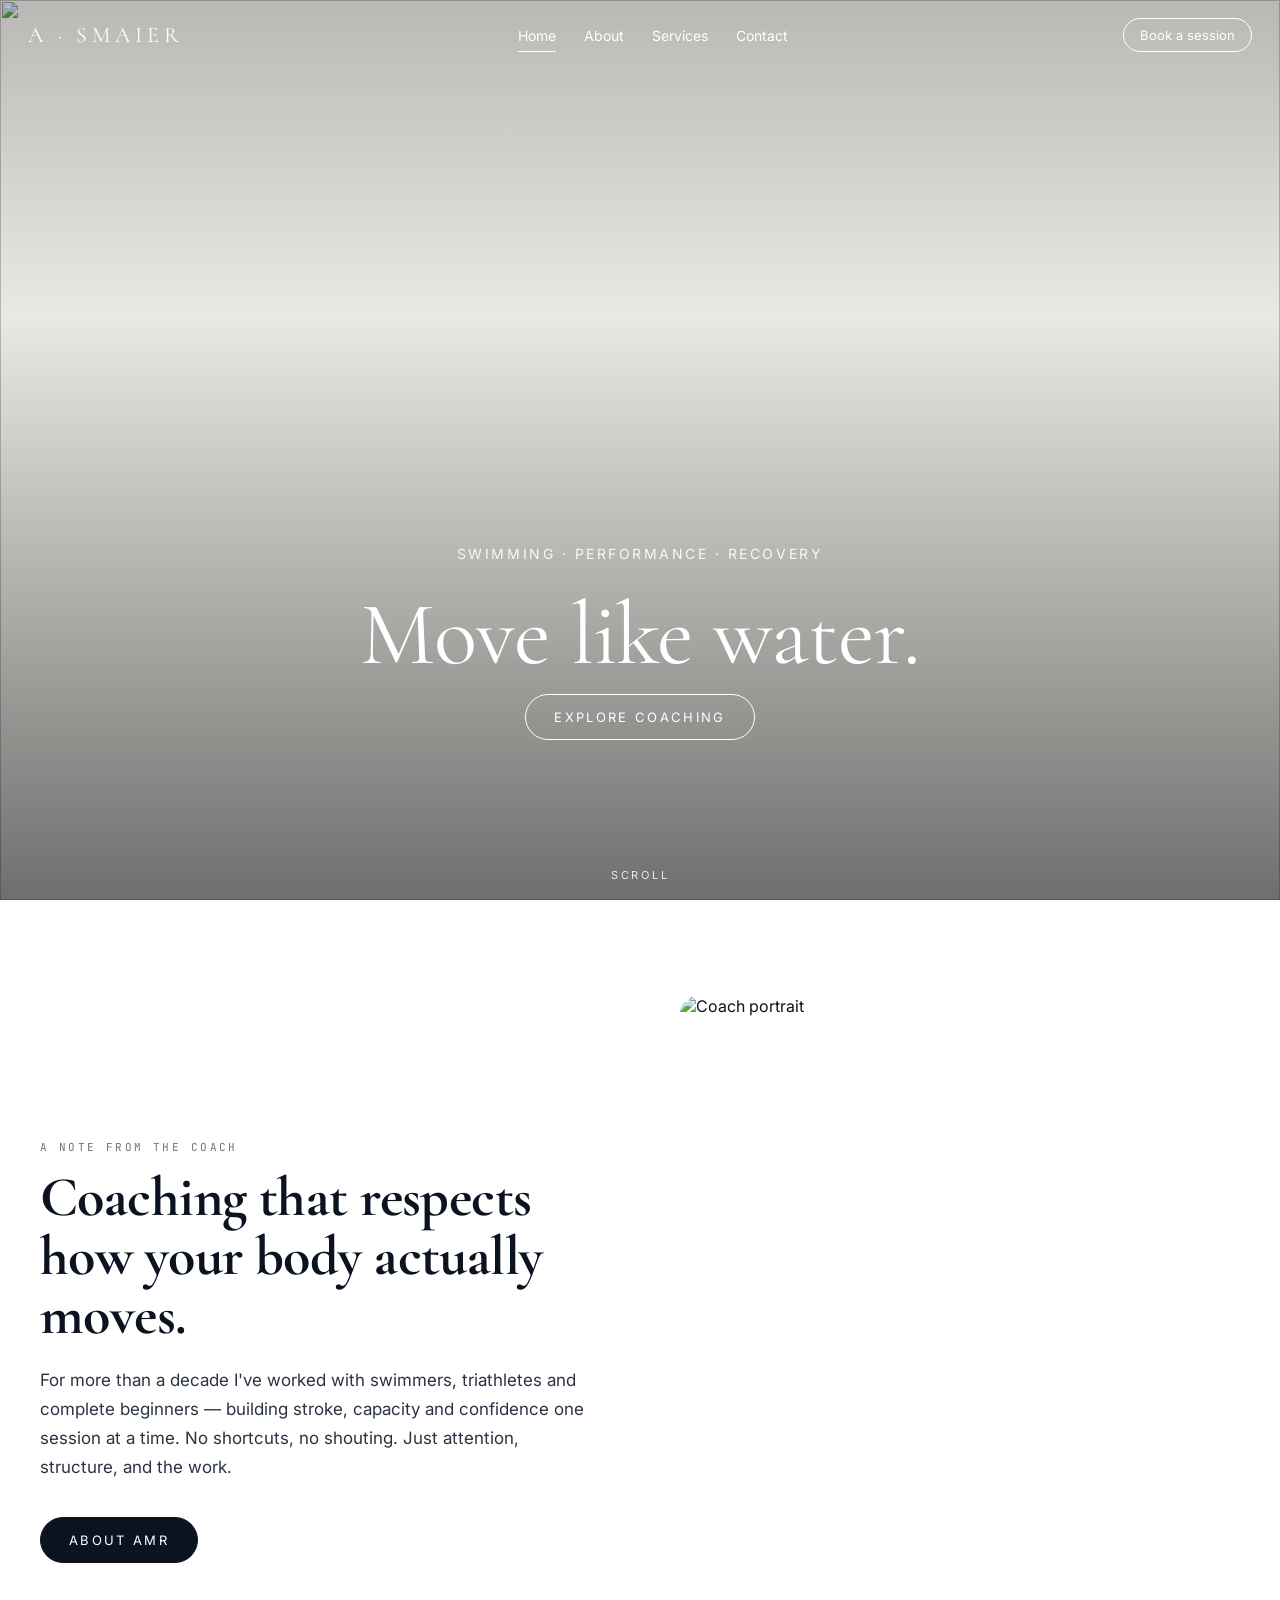
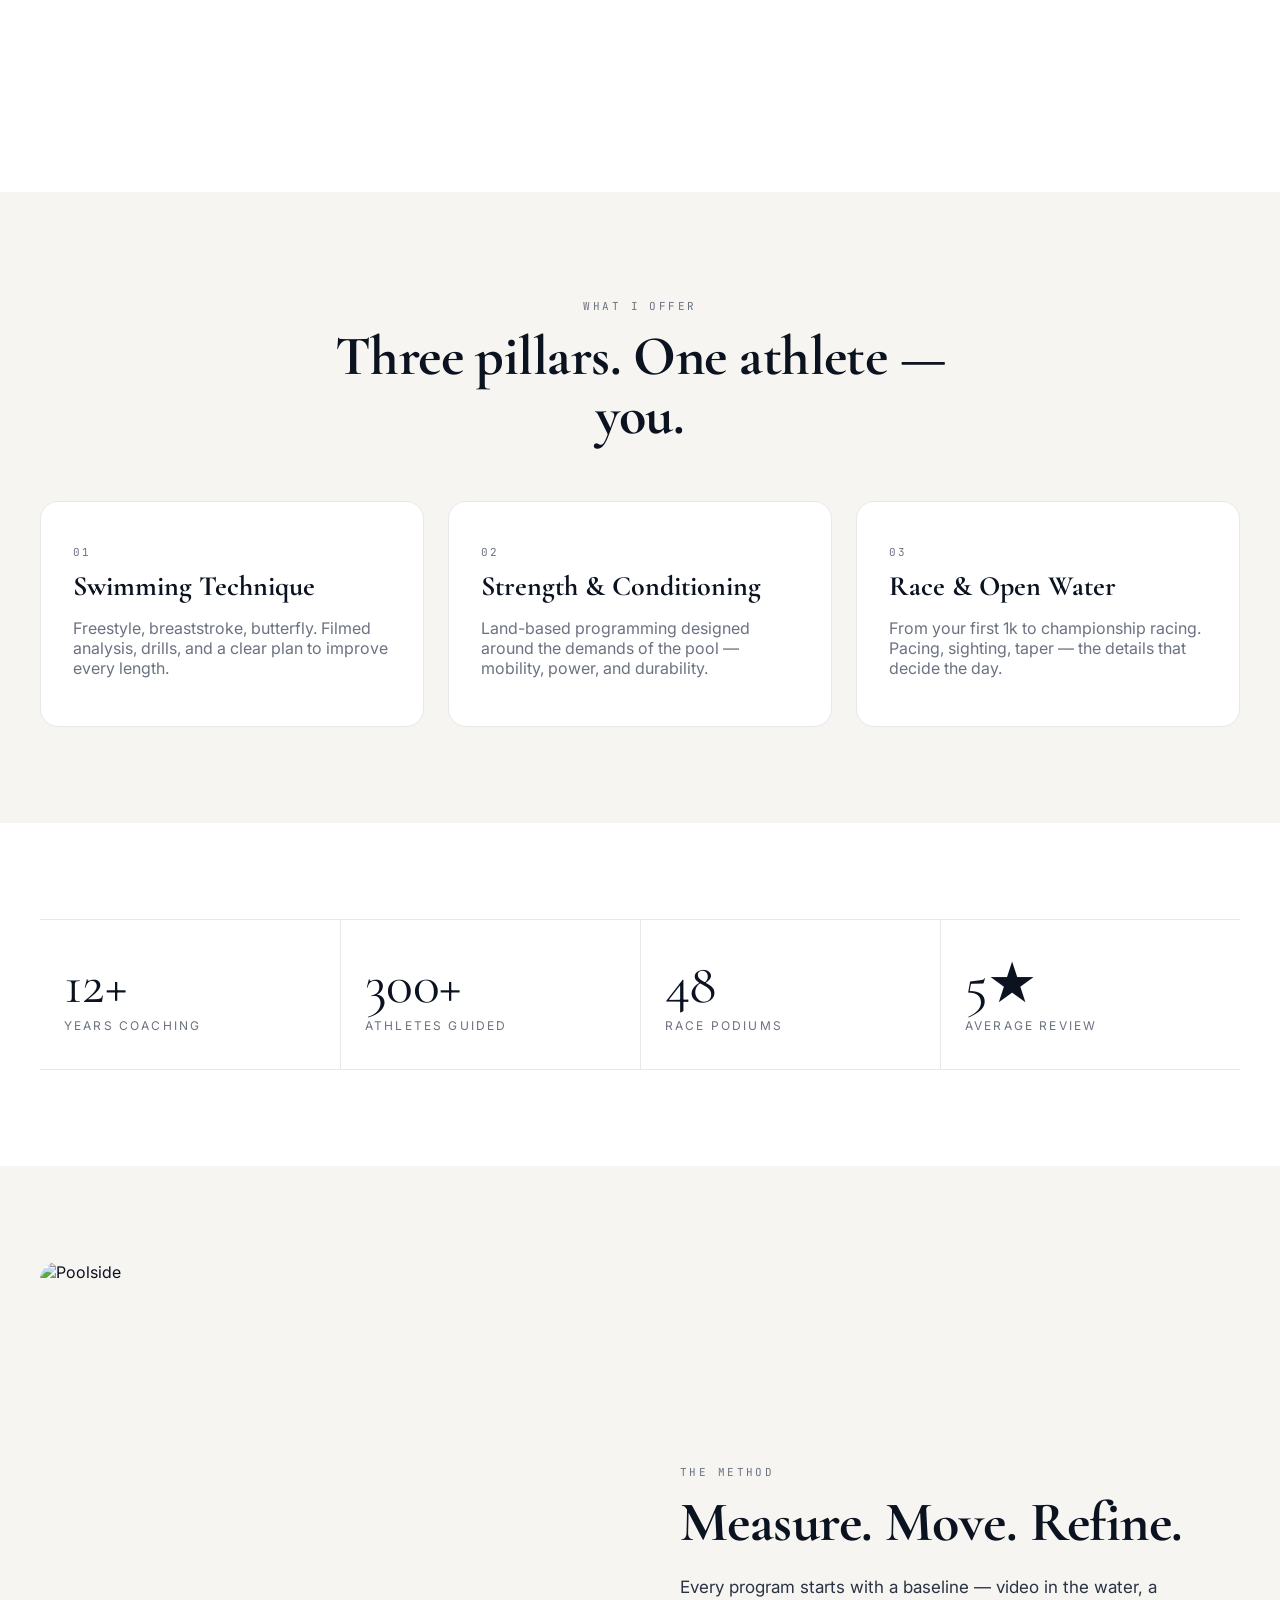
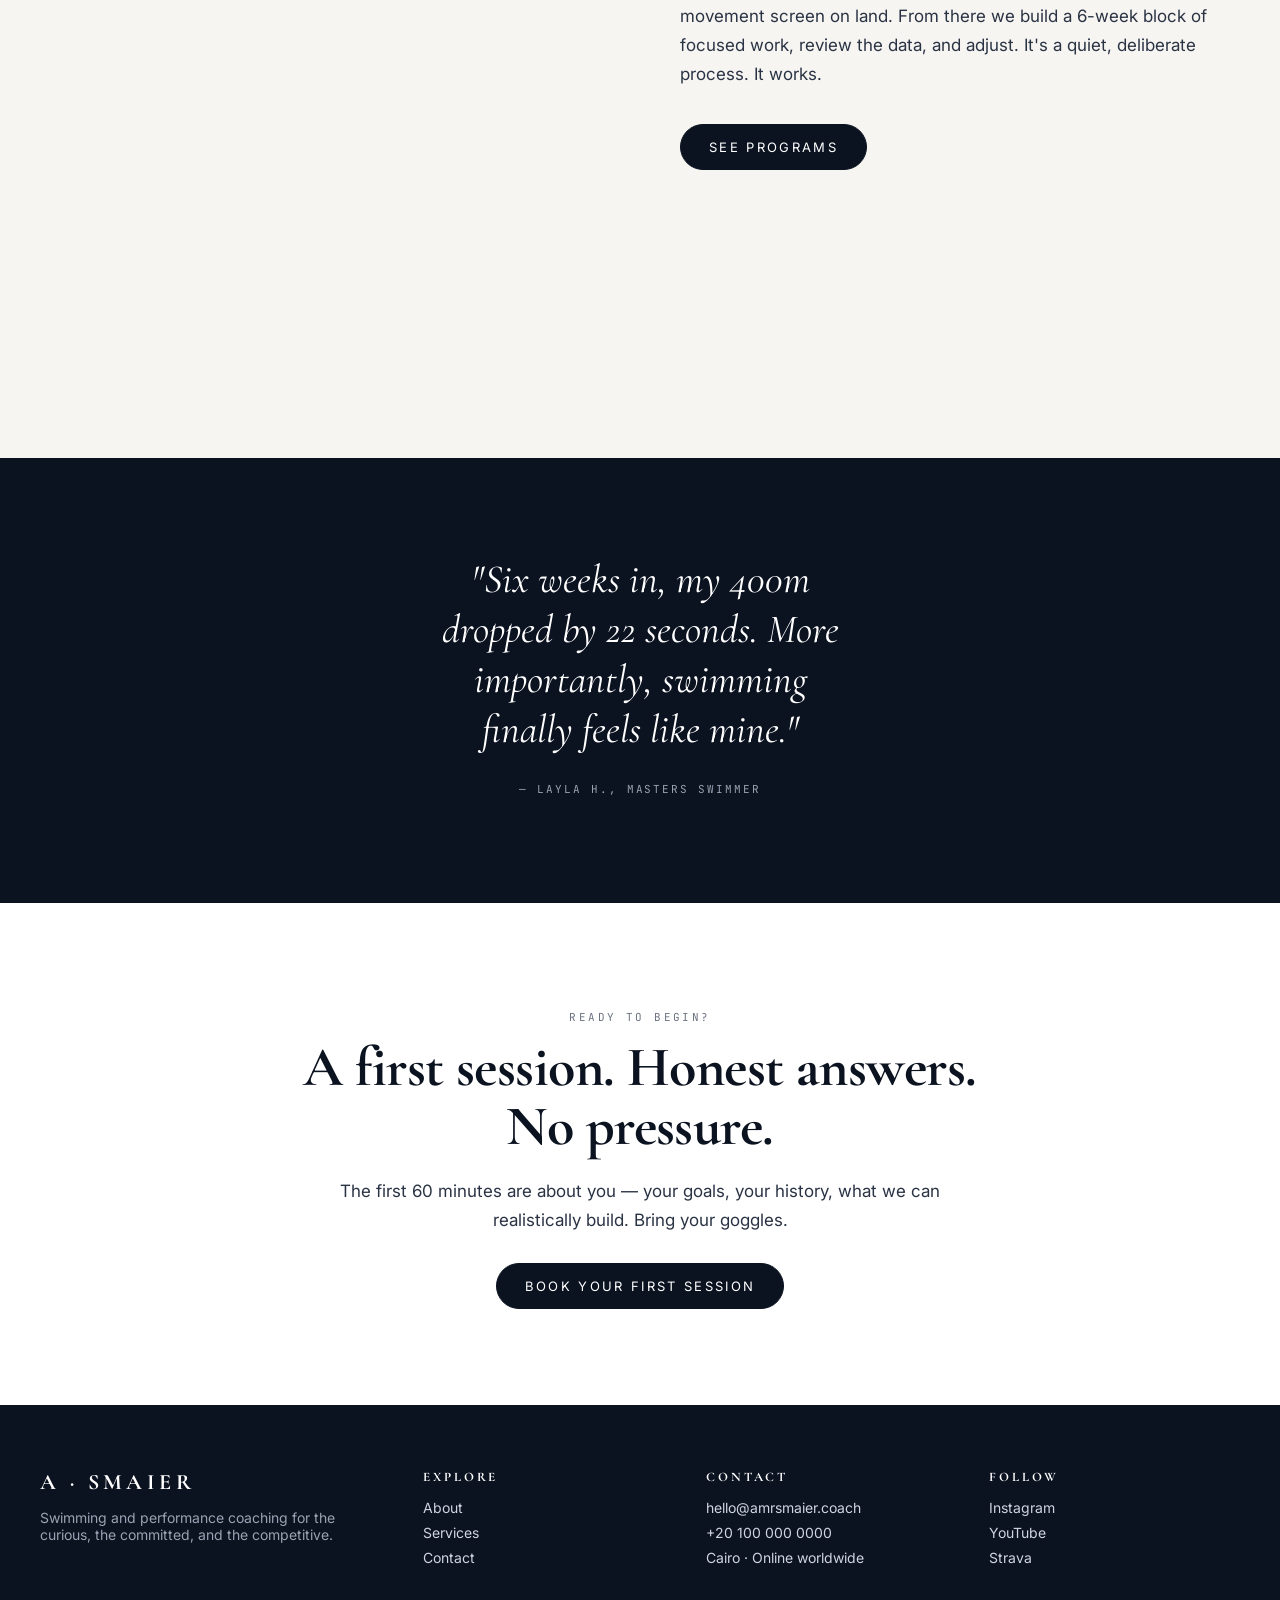
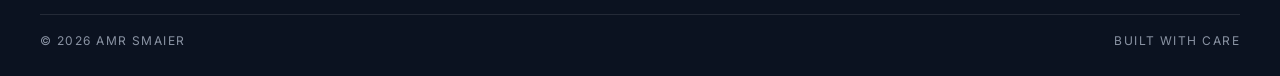
==== index.html @ 6a247cf3 "Initial coach website: 4-page editorial design with hero video support" ====
<!doctype html>
<html lang="en">
<head>
<meta charset="utf-8" />
<meta name="viewport" content="width=device-width,initial-scale=1" />
<title>Amr Smaier — Swimming & Performance Coach</title>
<meta name="description" content="One-to-one swimming and performance coaching. Built around your stroke, your body, and your goals." />
<link rel="preconnect" href="https://fonts.googleapis.com">
<link rel="preconnect" href="https://fonts.gstatic.com" crossorigin>
<link href="https://fonts.googleapis.com/css2?family=Cormorant+Garamond:wght@400;500&family=Inter:wght@300;400;500;600&family=JetBrains+Mono:wght@400;500&display=swap" rel="stylesheet">
<link rel="stylesheet" href="assets/css/styles.css" />
</head>
<body data-page="home">

<header class="nav">
  <a class="brand" href="index.html">A · SMAIER</a>
  <button class="nav-toggle" aria-label="Menu">≡</button>
  <nav class="links">
    <a href="index.html" class="active">Home</a>
    <a href="about.html">About</a>
    <a href="services.html">Services</a>
    <a href="contact.html">Contact</a>
  </nav>
  <a class="cta" href="contact.html">Book a session</a>
</header>

<section class="hero">
  <!-- Drop-in video: replace src with your file in /assets/video/hero.mp4 -->
  <video autoplay muted loop playsinline poster="https://picsum.photos/seed/poolhero/1800/1000">
    <source src="assets/video/hero.mp4" type="video/mp4" />
  </video>
  <img class="hero-img" src="https://picsum.photos/seed/poolhero/1800/1000" alt="" />
  <div class="hero-inner">
    <p>Swimming · Performance · Recovery</p>
    <h1 class="serif">Move like water.</h1>
    <a href="services.html" class="btn ghost">Explore coaching</a>
  </div>
  <div class="scroll-hint">Scroll</div>
</section>

<section style="background:var(--paper)">
  <div class="container split">
    <div class="reveal">
      <p class="eyebrow">A note from the coach</p>
      <h2 class="display">Coaching that respects how your body actually moves.</h2>
      <p class="lede">For more than a decade I've worked with swimmers, triathletes and complete beginners — building stroke, capacity and confidence one session at a time. No shortcuts, no shouting. Just attention, structure, and the work.</p>
      <a href="about.html" class="btn ink" style="margin-top:18px">About Amr</a>
    </div>
    <div class="reveal">
      <img src="https://picsum.photos/seed/coachportrait/900/1100" alt="Coach portrait" style="border-radius:18px;aspect-ratio:4/5;object-fit:cover" />
    </div>
  </div>
</section>

<section style="background:var(--bg)">
  <div class="container">
    <div class="center reveal" style="max-width:680px;margin:0 auto 56px">
      <p class="eyebrow">What I offer</p>
      <h2 class="display">Three pillars. One athlete — you.</h2>
    </div>
    <div class="grid-3">
      <article class="card reveal">
        <p class="num">01</p>
        <h3 class="display">Swimming Technique</h3>
        <p class="muted">Freestyle, breaststroke, butterfly. Filmed analysis, drills, and a clear plan to improve every length.</p>
      </article>
      <article class="card reveal">
        <p class="num">02</p>
        <h3 class="display">Strength & Conditioning</h3>
        <p class="muted">Land-based programming designed around the demands of the pool — mobility, power, and durability.</p>
      </article>
      <article class="card reveal">
        <p class="num">03</p>
        <h3 class="display">Race & Open Water</h3>
        <p class="muted">From your first 1k to championship racing. Pacing, sighting, taper — the details that decide the day.</p>
      </article>
    </div>
  </div>
</section>

<section style="background:var(--paper)">
  <div class="container stats reveal">
    <div><div class="n serif">12+</div><div class="l">Years coaching</div></div>
    <div><div class="n serif">300+</div><div class="l">Athletes guided</div></div>
    <div><div class="n serif">48</div><div class="l">Race podiums</div></div>
    <div><div class="n serif">5★</div><div class="l">Average review</div></div>
  </div>
</section>

<section style="background:var(--bg)">
  <div class="container split reverse">
    <div class="reveal">
      <p class="eyebrow">The method</p>
      <h2 class="display">Measure. Move. Refine.</h2>
      <p class="lede">Every program starts with a baseline — video in the water, a movement screen on land. From there we build a 6-week block of focused work, review the data, and adjust. It's a quiet, deliberate process. It works.</p>
      <a href="services.html" class="btn ink" style="margin-top:18px">See programs</a>
    </div>
    <div class="reveal">
      <img src="https://picsum.photos/seed/poolside/900/1100" alt="Poolside" style="border-radius:18px;aspect-ratio:4/5;object-fit:cover" />
    </div>
  </div>
</section>

<section style="background:var(--ink);color:#fff">
  <div class="container reveal">
    <p class="quote">"Six weeks in, my 400m dropped by 22 seconds. More importantly, swimming finally feels like mine."</p>
    <p class="center mono" style="margin-top:28px;color:#9aa3b3">— Layla H., masters swimmer</p>
  </div>
</section>

<section style="background:var(--paper)">
  <div class="container center reveal" style="max-width:720px">
    <p class="eyebrow">Ready to begin?</p>
    <h2 class="display">A first session. Honest answers. No pressure.</h2>
    <p class="lede" style="margin:0 auto 28px">The first 60 minutes are about you — your goals, your history, what we can realistically build. Bring your goggles.</p>
    <a class="btn ink" href="contact.html">Book your first session</a>
  </div>
</section>

<footer>
  <div class="row">
    <div>
      <h4>A · SMAIER</h4>
      <p style="font-size:14px;max-width:38ch;color:#9aa3b3">Swimming and performance coaching for the curious, the committed, and the competitive.</p>
    </div>
    <div>
      <h4 style="font-size:13px;letter-spacing:.22em">EXPLORE</h4>
      <ul><li><a href="about.html">About</a></li><li><a href="services.html">Services</a></li><li><a href="contact.html">Contact</a></li></ul>
    </div>
    <div>
      <h4 style="font-size:13px;letter-spacing:.22em">CONTACT</h4>
      <ul><li>hello@amrsmaier.coach</li><li>+20 100 000 0000</li><li>Cairo · Online worldwide</li></ul>
    </div>
    <div>
      <h4 style="font-size:13px;letter-spacing:.22em">FOLLOW</h4>
      <ul><li><a href="#">Instagram</a></li><li><a href="#">YouTube</a></li><li><a href="#">Strava</a></li></ul>
    </div>
  </div>
  <div class="legal"><span>© <span id="year"></span> Amr Smaier</span><span>Built with care</span></div>
</footer>

<script src="assets/js/main.js"></script>
</body>
</html>
---- assets/css/styles.css ----
:root{
  --ink:#0b1220;
  --ink-soft:#2a3344;
  --muted:#6b7280;
  --line:#e6e8ec;
  --bg:#f6f5f1;
  --paper:#ffffff;
  --accent:#1f4f7a;
  --accent-2:#7fb1d6;
}

*{box-sizing:border-box}
html,body{margin:0;padding:0}
html{scroll-behavior:smooth}
body{
  font-family:"Inter", ui-sans-serif, system-ui, -apple-system, "Segoe UI", Roboto, sans-serif;
  color:var(--ink);
  background:var(--bg);
  -webkit-font-smoothing:antialiased;
  text-rendering:optimizeLegibility;
}

.serif{font-family:"Cormorant Garamond","Times New Roman",serif;font-weight:400;letter-spacing:-0.01em}
.mono{font-family:"JetBrains Mono", ui-monospace, monospace; font-size:11px; letter-spacing:.18em; text-transform:uppercase}

a{color:inherit;text-decoration:none}
img{max-width:100%;display:block}

/* nav */
.nav{
  position:fixed;top:0;left:0;right:0;z-index:50;
  display:flex;align-items:center;justify-content:space-between;
  padding:18px 28px;
  color:#fff;
  transition:background .35s ease, color .35s ease, border-color .35s ease;
  border-bottom:1px solid transparent;
}
.nav.solid{background:rgba(255,255,255,.92);backdrop-filter:saturate(140%) blur(10px);color:var(--ink);border-bottom-color:var(--line)}
.nav .brand{font-family:"Cormorant Garamond",serif;font-size:22px;letter-spacing:.22em}
.nav .links{display:flex;gap:28px;font-size:14px}
.nav .links a{position:relative;padding:6px 0}
.nav .links a.active::after,
.nav .links a:hover::after{content:"";position:absolute;left:0;right:0;bottom:-2px;height:1px;background:currentColor}
.nav .cta{font-size:13px;border:1px solid currentColor;padding:8px 16px;border-radius:999px;transition:background .2s,color .2s}
.nav .cta:hover{background:currentColor;color:#0b1220}
.nav.solid .cta:hover{color:#fff}

/* hero */
.hero{position:relative;height:100vh;min-height:640px;width:100%;overflow:hidden;color:#fff}
.hero video,.hero .hero-img{position:absolute;inset:0;width:100%;height:100%;object-fit:cover;z-index:0}
.hero::after{content:"";position:absolute;inset:0;background:linear-gradient(180deg, rgba(0,0,0,.25) 0%, rgba(0,0,0,.05) 35%, rgba(0,0,0,.55) 100%);z-index:1}
.hero .hero-inner{position:relative;z-index:2;height:100%;display:flex;flex-direction:column;justify-content:flex-end;align-items:center;padding:0 24px 64px;text-align:center}
.hero h1{font-size:clamp(40px,7vw,96px);line-height:1;margin:0 0 14px}
.hero p{margin:0 0 28px;opacity:.92;font-size:14px;letter-spacing:.18em;text-transform:uppercase}
.hero .scroll-hint{position:absolute;bottom:18px;left:50%;transform:translateX(-50%);z-index:3;font-size:11px;letter-spacing:.25em;text-transform:uppercase;opacity:.85}

.btn{
  display:inline-block;padding:14px 28px;border-radius:999px;
  background:#fff;color:var(--ink);font-size:13px;letter-spacing:.18em;text-transform:uppercase;
  transition:transform .2s, background .2s, color .2s;
  border:1px solid #fff;
}
.btn:hover{transform:translateY(-1px)}
.btn.ghost{background:transparent;color:#fff}
.btn.ghost:hover{background:#fff;color:var(--ink)}
.btn.ink{background:var(--ink);color:#fff;border-color:var(--ink)}
.btn.ink:hover{background:var(--accent)}

/* page header (non-home) */
.page-head{
  padding:160px 24px 80px; text-align:center; background:var(--bg);
  border-bottom:1px solid var(--line);
}
.page-head .eyebrow{color:var(--muted)}
.page-head h1{font-size:clamp(48px,8vw,110px);line-height:.95;margin:14px 0 0}

/* sections */
section{padding:96px 24px}
.container{max-width:1200px;margin:0 auto}
.eyebrow{font-family:"JetBrains Mono",monospace;font-size:11px;letter-spacing:.22em;text-transform:uppercase;color:var(--muted)}

.split{display:grid;grid-template-columns:1fr 1fr;gap:80px;align-items:center}
.split.reverse > :first-child{order:2}
@media (max-width:880px){.split{grid-template-columns:1fr;gap:40px}.split.reverse > :first-child{order:0}}

h2.display{font-family:"Cormorant Garamond",serif;font-size:clamp(32px,4.4vw,56px);line-height:1.05;margin:14px 0 22px;letter-spacing:-0.01em}
h3.display{font-family:"Cormorant Garamond",serif;font-size:28px;line-height:1.15;margin:0 0 8px}
.lede{font-size:17px;line-height:1.7;color:var(--ink-soft);max-width:56ch}

/* cards / grid */
.grid-3{display:grid;grid-template-columns:repeat(3,1fr);gap:24px}
.grid-2{display:grid;grid-template-columns:repeat(2,1fr);gap:24px}
@media(max-width:880px){.grid-3,.grid-2{grid-template-columns:1fr}}

.card{
  background:var(--paper);border:1px solid var(--line);border-radius:18px;
  padding:32px;transition:transform .35s ease, box-shadow .35s ease;
}
.card:hover{transform:translateY(-4px);box-shadow:0 18px 40px -22px rgba(11,18,32,.18)}
.card .num{font-family:"JetBrains Mono",monospace;font-size:11px;color:var(--muted);letter-spacing:.2em}
.card ul{padding:0;margin:18px 0 0;list-style:none}
.card li{padding:10px 0;border-top:1px solid var(--line);font-size:14px;color:var(--ink-soft);display:flex;justify-content:space-between;gap:12px}
.card li:first-child{border-top:0}

.tier{position:relative;display:flex;flex-direction:column}
.tier .price{font-family:"Cormorant Garamond",serif;font-size:48px;line-height:1;margin:8px 0 0}
.tier .price small{font-family:"Inter",sans-serif;font-size:13px;color:var(--muted);letter-spacing:.12em;text-transform:uppercase;margin-left:6px}
.tier.featured{background:var(--ink);color:#fff;border-color:var(--ink)}
.tier.featured .num,.tier.featured li,.tier.featured .price small{color:rgba(255,255,255,.7)}
.tier.featured li{border-color:rgba(255,255,255,.15)}
.tier .btn{margin-top:auto;align-self:flex-start}

/* stats */
.stats{display:grid;grid-template-columns:repeat(4,1fr);gap:0;border-top:1px solid var(--line);border-bottom:1px solid var(--line)}
.stats > div{padding:36px 24px;border-left:1px solid var(--line)}
.stats > div:first-child{border-left:0}
.stats .n{font-family:"Cormorant Garamond",serif;font-size:56px;line-height:1}
.stats .l{font-size:12px;letter-spacing:.18em;text-transform:uppercase;color:var(--muted);margin-top:6px}
@media(max-width:880px){.stats{grid-template-columns:repeat(2,1fr)}.stats > div:nth-child(odd){border-left:0}.stats > div:nth-child(n+3){border-top:1px solid var(--line)}}

/* testimonial */
.quote{font-family:"Cormorant Garamond",serif;font-size:clamp(26px,3.2vw,40px);line-height:1.25;font-style:italic;max-width:24ch;margin:0 auto;text-align:center}

/* contact */
.form{display:grid;grid-template-columns:1fr 1fr;gap:18px}
.form .full{grid-column:1/-1}
.field{display:flex;flex-direction:column}
.field label{font-size:11px;letter-spacing:.2em;text-transform:uppercase;color:var(--muted);margin-bottom:8px}
.field input,.field textarea,.field select{
  background:transparent;border:0;border-bottom:1px solid var(--line);
  padding:10px 0;font:inherit;color:var(--ink);outline:none;border-radius:0;
  transition:border-color .2s;
}
.field input:focus,.field textarea:focus,.field select:focus{border-color:var(--ink)}
.field textarea{resize:vertical;min-height:120px}
@media(max-width:680px){.form{grid-template-columns:1fr}}

/* footer */
footer{padding:64px 24px 28px;background:var(--ink);color:#cfd5e0}
footer a:hover{color:#fff}
footer .row{display:grid;grid-template-columns:1.4fr 1fr 1fr 1fr;gap:32px;max-width:1200px;margin:0 auto}
footer h4{font-family:"Cormorant Garamond",serif;font-size:22px;color:#fff;margin:0 0 14px;letter-spacing:.2em}
footer ul{list-style:none;padding:0;margin:0;display:flex;flex-direction:column;gap:8px;font-size:14px}
footer .legal{max-width:1200px;margin:48px auto 0;padding-top:18px;border-top:1px solid rgba(255,255,255,.1);display:flex;justify-content:space-between;font-size:12px;color:#8a93a3;letter-spacing:.12em;text-transform:uppercase}
@media(max-width:880px){footer .row{grid-template-columns:1fr 1fr}footer .legal{flex-direction:column;gap:8px}}

/* reveal */
.reveal{opacity:0;transform:translateY(14px);transition:opacity .8s ease, transform .8s ease}
.reveal.in{opacity:1;transform:none}

/* utility */
.center{text-align:center}
.muted{color:var(--muted)}
.divider{height:1px;background:var(--line);margin:56px 0}
.tag{display:inline-block;padding:6px 12px;border:1px solid var(--line);border-radius:999px;font-size:12px;color:var(--ink-soft);background:#fff}

/* mobile nav */
.nav-toggle{display:none;background:none;border:0;color:inherit;font-size:22px;cursor:pointer}
@media(max-width:880px){
  .nav .links{display:none;position:absolute;top:100%;left:0;right:0;background:#fff;color:var(--ink);flex-direction:column;padding:18px 24px;gap:14px;border-bottom:1px solid var(--line)}
  .nav .links.open{display:flex}
  .nav-toggle{display:block}
  .nav .cta{display:none}
}
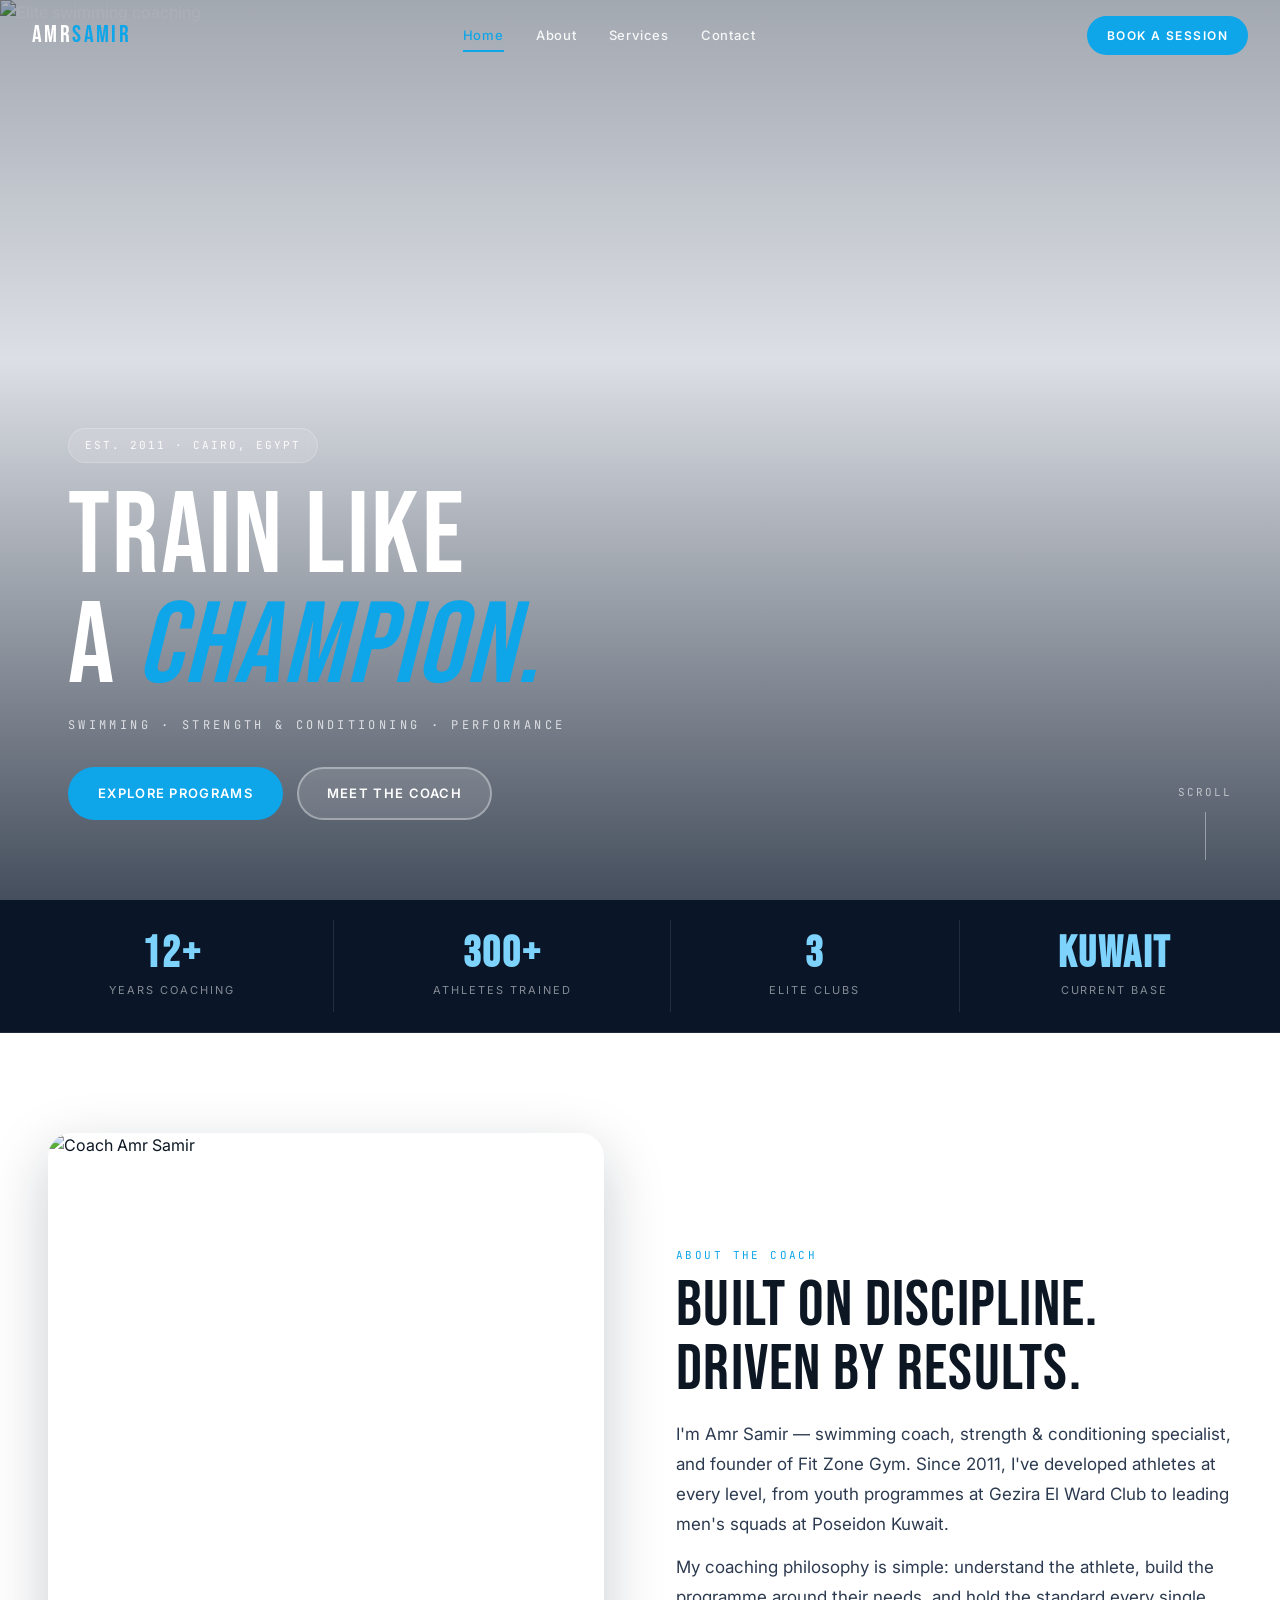
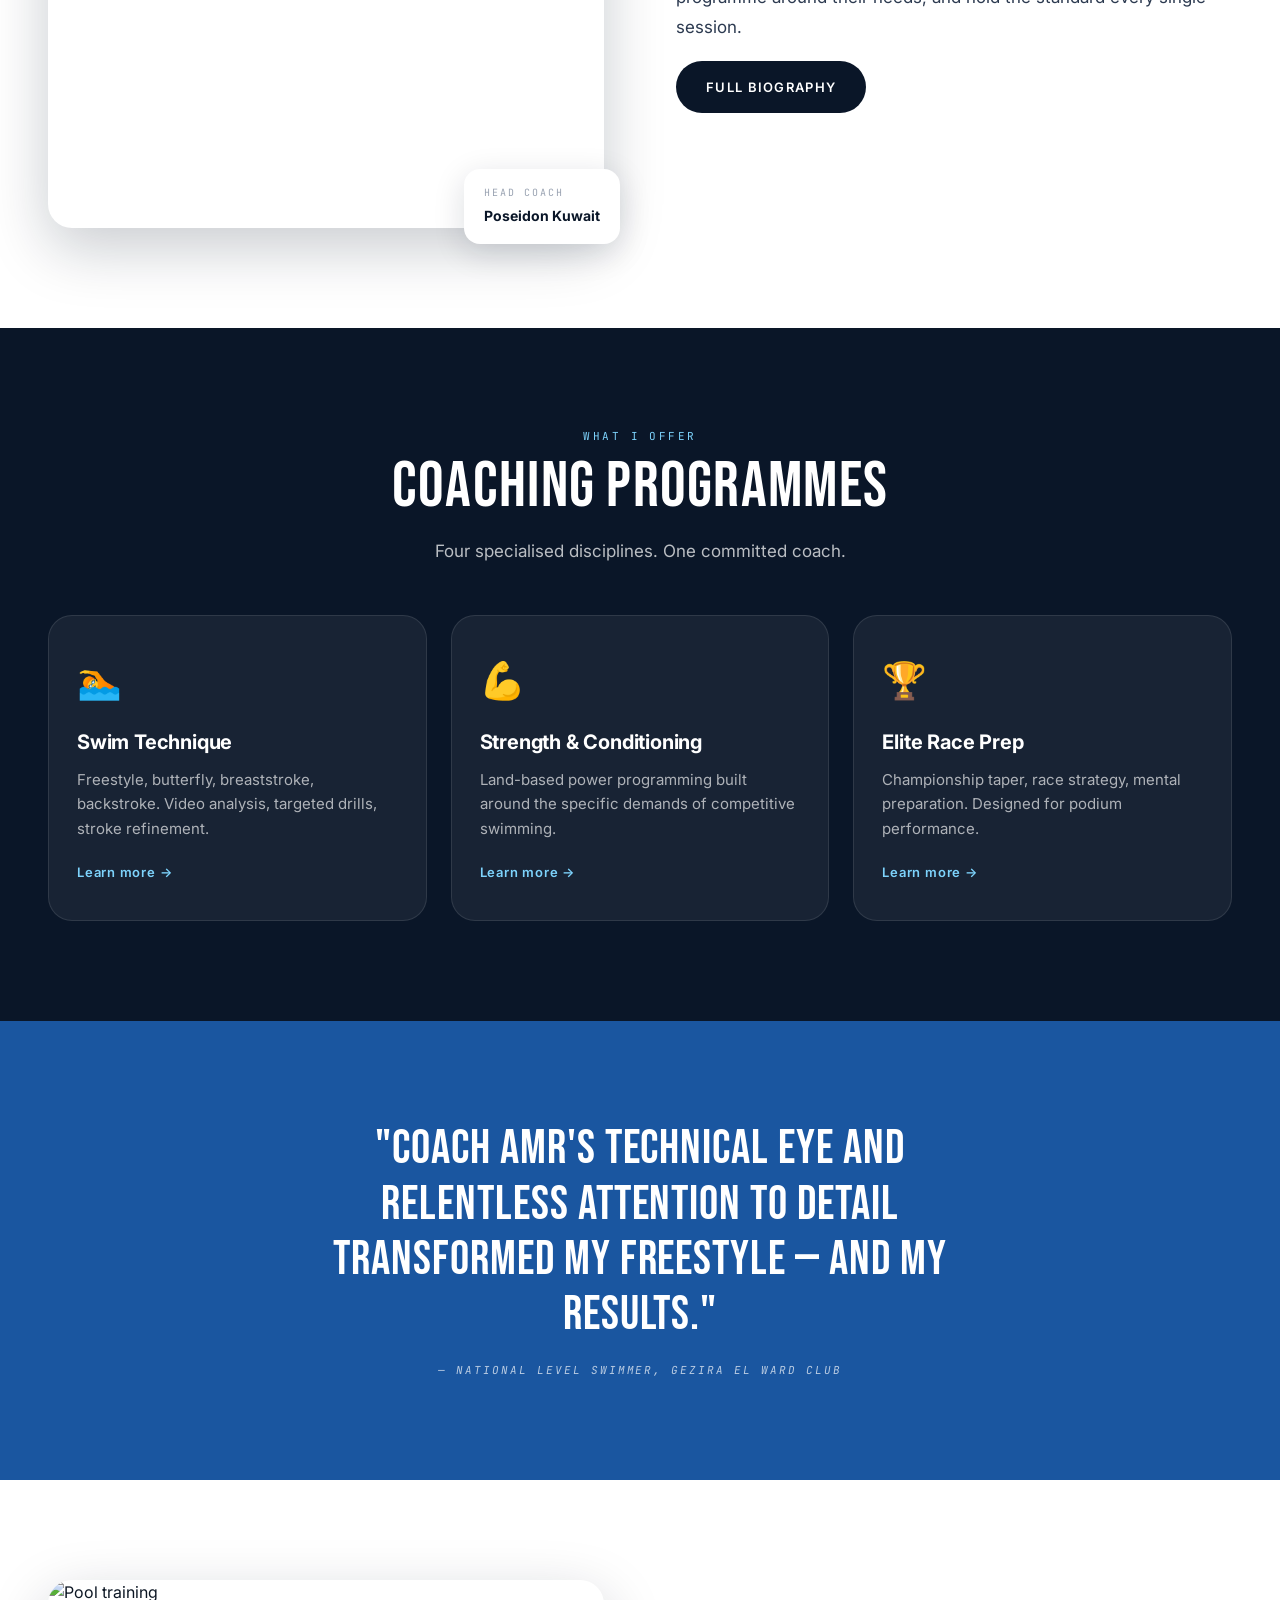
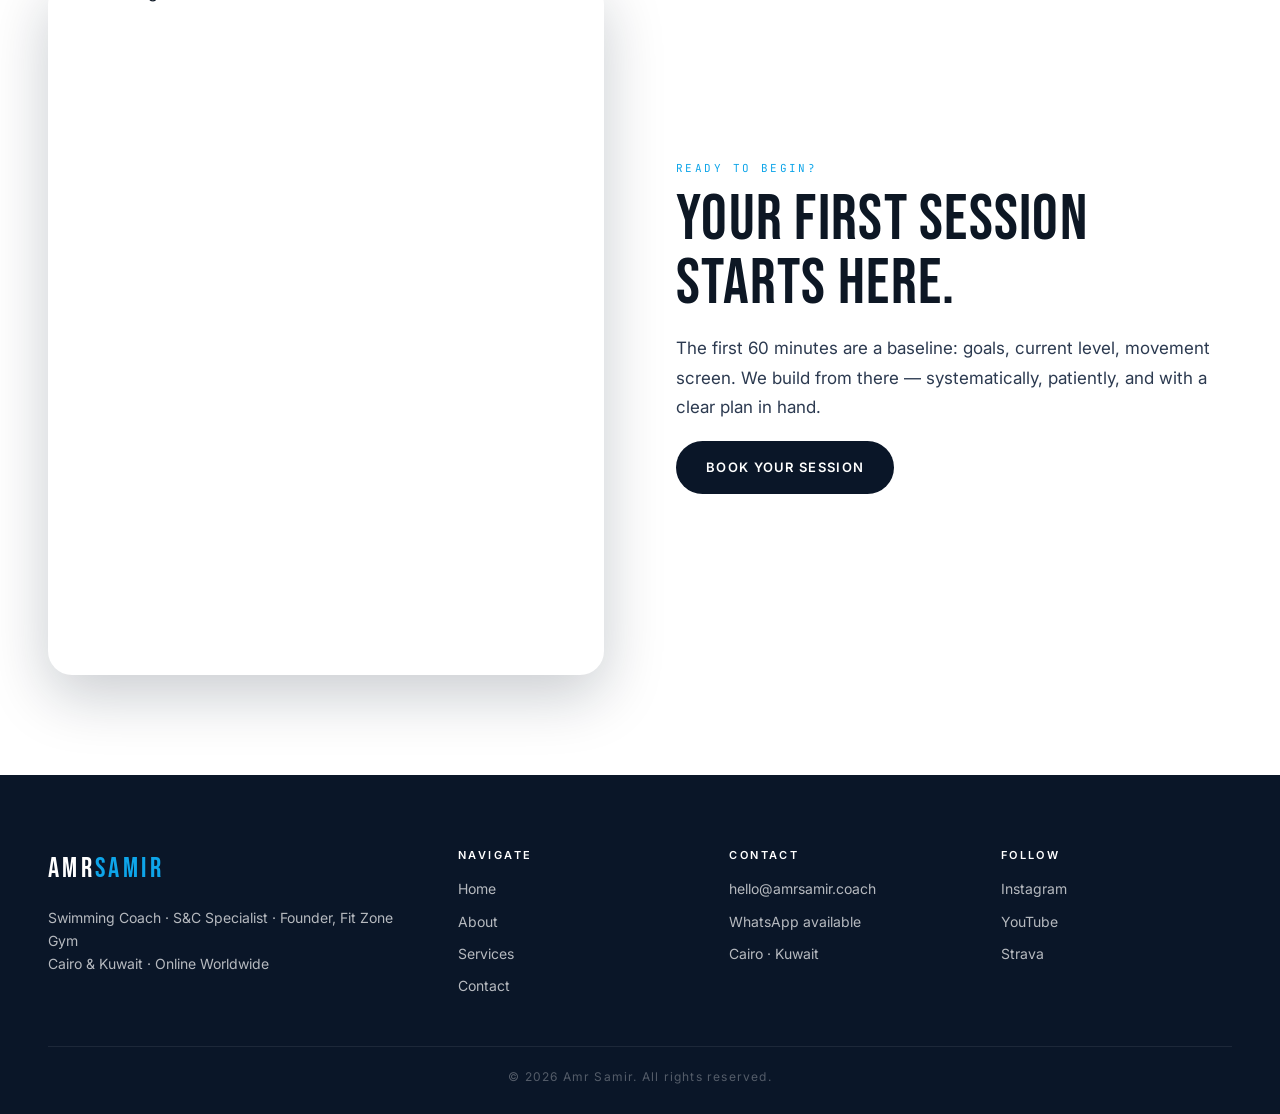
==== commit 66802aaf: "Redesign website: athletic theme, CV data, public/ media structure - Bebas Neue display font + Inter" ====
--- a/index.html
+++ b/index.html
@@ -3,140 +3,195 @@
 <head>
 <meta charset="utf-8" />
 <meta name="viewport" content="width=device-width,initial-scale=1" />
-<title>Amr Smaier — Swimming & Performance Coach</title>
-<meta name="description" content="One-to-one swimming and performance coaching. Built around your stroke, your body, and your goals." />
+<title>Amr Samir — Swimming & Performance Coach</title>
+<meta name="description" content="Elite swimming and strength & conditioning coaching. Founder of Fit Zone Gym. 12+ years developing champions." />
 <link rel="preconnect" href="https://fonts.googleapis.com">
 <link rel="preconnect" href="https://fonts.gstatic.com" crossorigin>
-<link href="https://fonts.googleapis.com/css2?family=Cormorant+Garamond:wght@400;500&family=Inter:wght@300;400;500;600&family=JetBrains+Mono:wght@400;500&display=swap" rel="stylesheet">
+<link href="https://fonts.googleapis.com/css2?family=Bebas+Neue&family=Inter:wght@300;400;500;600;700&family=JetBrains+Mono:wght@400;500&display=swap" rel="stylesheet">
 <link rel="stylesheet" href="assets/css/styles.css" />
 </head>
 <body data-page="home">
 
 <header class="nav">
-  <a class="brand" href="index.html">A · SMAIER</a>
-  <button class="nav-toggle" aria-label="Menu">≡</button>
-  <nav class="links">
+  <a class="brand" href="index.html">AMR<span>SAMIR</span></a>
+  <button class="nav-toggle" aria-label="Menu" id="nav-toggle">
+    <span></span><span></span><span></span>
+  </button>
+  <nav class="links" id="nav-links">
     <a href="index.html" class="active">Home</a>
     <a href="about.html">About</a>
     <a href="services.html">Services</a>
     <a href="contact.html">Contact</a>
   </nav>
-  <a class="cta" href="contact.html">Book a session</a>
+  <a class="cta" href="contact.html">Book a Session</a>
 </header>
 
+<!-- HERO -->
 <section class="hero">
-  <!-- Drop-in video: replace src with your file in /assets/video/hero.mp4 -->
-  <video autoplay muted loop playsinline poster="https://picsum.photos/seed/poolhero/1800/1000">
-    <source src="assets/video/hero.mp4" type="video/mp4" />
+  <video class="hero-video" autoplay muted loop playsinline poster="public/images/hero.jpg">
+    <source src="public/videos/hero.mp4" type="video/mp4" />
   </video>
-  <img class="hero-img" src="https://picsum.photos/seed/poolhero/1800/1000" alt="" />
+  <img class="hero-img" src="public/images/hero.jpg" alt="Elite swimming coaching" />
+  <div class="hero-overlay"></div>
   <div class="hero-inner">
-    <p>Swimming · Performance · Recovery</p>
-    <h1 class="serif">Move like water.</h1>
-    <a href="services.html" class="btn ghost">Explore coaching</a>
+    <div class="hero-badge reveal-up">
+      <span class="mono">Est. 2011 · Cairo, Egypt</span>
+    </div>
+    <h1 class="reveal-up" style="animation-delay:.1s">
+      Train Like<br/>A <em>Champion.</em>
+    </h1>
+    <p class="hero-sub reveal-up" style="animation-delay:.22s">
+      Swimming · Strength & Conditioning · Performance
+    </p>
+    <div class="hero-actions reveal-up" style="animation-delay:.34s">
+      <a href="services.html" class="btn btn-primary">Explore Programs</a>
+      <a href="about.html" class="btn btn-ghost">Meet the Coach</a>
+    </div>
   </div>
-  <div class="scroll-hint">Scroll</div>
+  <div class="hero-scroll">
+    <span class="mono">Scroll</span>
+    <div class="scroll-line"></div>
+  </div>
 </section>
 
-<section style="background:var(--paper)">
+<!-- STATS BAR -->
+<div class="stats-bar">
+  <div class="container stats-row">
+    <div class="stat reveal">
+      <strong>12+</strong>
+      <span>Years Coaching</span>
+    </div>
+    <div class="stat-divider"></div>
+    <div class="stat reveal">
+      <strong>300+</strong>
+      <span>Athletes Trained</span>
+    </div>
+    <div class="stat-divider"></div>
+    <div class="stat reveal">
+      <strong>3</strong>
+      <span>Elite Clubs</span>
+    </div>
+    <div class="stat-divider"></div>
+    <div class="stat reveal">
+      <strong>Kuwait</strong>
+      <span>Current Base</span>
+    </div>
+  </div>
+</div>
+
+<!-- INTRO SPLIT -->
+<section class="section-light">
   <div class="container split">
-    <div class="reveal">
-      <p class="eyebrow">A note from the coach</p>
-      <h2 class="display">Coaching that respects how your body actually moves.</h2>
-      <p class="lede">For more than a decade I've worked with swimmers, triathletes and complete beginners — building stroke, capacity and confidence one session at a time. No shortcuts, no shouting. Just attention, structure, and the work.</p>
-      <a href="about.html" class="btn ink" style="margin-top:18px">About Amr</a>
+    <div class="split-img reveal">
+      <img src="public/images/about.jpg" alt="Coach Amr Samir" class="img-rounded" />
+      <div class="img-badge">
+        <span class="mono">Head Coach</span>
+        <strong>Poseidon Kuwait</strong>
+      </div>
     </div>
-    <div class="reveal">
-      <img src="https://picsum.photos/seed/coachportrait/900/1100" alt="Coach portrait" style="border-radius:18px;aspect-ratio:4/5;object-fit:cover" />
+    <div class="split-text reveal" style="animation-delay:.15s">
+      <p class="eyebrow">About the Coach</p>
+      <h2>Built on Discipline.<br/>Driven by Results.</h2>
+      <p class="lede">I'm Amr Samir — swimming coach, strength & conditioning specialist, and founder of Fit Zone Gym. Since 2011, I've developed athletes at every level, from youth programmes at Gezira El Ward Club to leading men's squads at Poseidon Kuwait.</p>
+      <p class="lede" style="margin-top:14px">My coaching philosophy is simple: understand the athlete, build the programme around their needs, and hold the standard every single session.</p>
+      <a href="about.html" class="btn btn-dark mt-18">Full Biography</a>
     </div>
   </div>
 </section>
 
-<section style="background:var(--bg)">
+<!-- SERVICES PREVIEW -->
+<section class="section-dark">
   <div class="container">
-    <div class="center reveal" style="max-width:680px;margin:0 auto 56px">
-      <p class="eyebrow">What I offer</p>
-      <h2 class="display">Three pillars. One athlete — you.</h2>
+    <div class="section-header center reveal">
+      <p class="eyebrow">What I Offer</p>
+      <h2>Coaching Programmes</h2>
+      <p class="lede center-lede">Four specialised disciplines. One committed coach.</p>
     </div>
     <div class="grid-3">
-      <article class="card reveal">
-        <p class="num">01</p>
-        <h3 class="display">Swimming Technique</h3>
-        <p class="muted">Freestyle, breaststroke, butterfly. Filmed analysis, drills, and a clear plan to improve every length.</p>
-      </article>
-      <article class="card reveal">
-        <p class="num">02</p>
-        <h3 class="display">Strength & Conditioning</h3>
-        <p class="muted">Land-based programming designed around the demands of the pool — mobility, power, and durability.</p>
-      </article>
-      <article class="card reveal">
-        <p class="num">03</p>
-        <h3 class="display">Race & Open Water</h3>
-        <p class="muted">From your first 1k to championship racing. Pacing, sighting, taper — the details that decide the day.</p>
-      </article>
+      <div class="service-card reveal">
+        <div class="service-icon">🏊</div>
+        <h3>Swim Technique</h3>
+        <p>Freestyle, butterfly, breaststroke, backstroke. Video analysis, targeted drills, stroke refinement.</p>
+        <a href="services.html" class="card-link">Learn more →</a>
+      </div>
+      <div class="service-card reveal" style="animation-delay:.1s">
+        <div class="service-icon">💪</div>
+        <h3>Strength & Conditioning</h3>
+        <p>Land-based power programming built around the specific demands of competitive swimming.</p>
+        <a href="services.html" class="card-link">Learn more →</a>
+      </div>
+      <div class="service-card reveal" style="animation-delay:.2s">
+        <div class="service-icon">🏆</div>
+        <h3>Elite Race Prep</h3>
+        <p>Championship taper, race strategy, mental preparation. Designed for podium performance.</p>
+        <a href="services.html" class="card-link">Learn more →</a>
+      </div>
     </div>
   </div>
 </section>
 
-<section style="background:var(--paper)">
-  <div class="container stats reveal">
-    <div><div class="n serif">12+</div><div class="l">Years coaching</div></div>
-    <div><div class="n serif">300+</div><div class="l">Athletes guided</div></div>
-    <div><div class="n serif">48</div><div class="l">Race podiums</div></div>
-    <div><div class="n serif">5★</div><div class="l">Average review</div></div>
+<!-- TESTIMONIAL -->
+<section class="section-accent">
+  <div class="container reveal">
+    <blockquote class="big-quote">
+      "Coach Amr's technical eye and relentless attention to detail transformed my freestyle — and my results."
+    </blockquote>
+    <cite class="mono">— National Level Swimmer, Gezira El Ward Club</cite>
   </div>
 </section>
 
-<section style="background:var(--bg)">
+<!-- CTA SPLIT -->
+<section class="section-light">
   <div class="container split reverse">
-    <div class="reveal">
-      <p class="eyebrow">The method</p>
-      <h2 class="display">Measure. Move. Refine.</h2>
-      <p class="lede">Every program starts with a baseline — video in the water, a movement screen on land. From there we build a 6-week block of focused work, review the data, and adjust. It's a quiet, deliberate process. It works.</p>
-      <a href="services.html" class="btn ink" style="margin-top:18px">See programs</a>
+    <div class="split-text reveal">
+      <p class="eyebrow">Ready to Begin?</p>
+      <h2>Your First Session Starts Here.</h2>
+      <p class="lede">The first 60 minutes are a baseline: goals, current level, movement screen. We build from there — systematically, patiently, and with a clear plan in hand.</p>
+      <a href="contact.html" class="btn btn-dark mt-18">Book Your Session</a>
     </div>
-    <div class="reveal">
-      <img src="https://picsum.photos/seed/poolside/900/1100" alt="Poolside" style="border-radius:18px;aspect-ratio:4/5;object-fit:cover" />
+    <div class="split-img reveal" style="animation-delay:.15s">
+      <img src="public/images/services.jpg" alt="Pool training" class="img-rounded" />
     </div>
   </div>
 </section>
 
-<section style="background:var(--ink);color:#fff">
-  <div class="container reveal">
-    <p class="quote">"Six weeks in, my 400m dropped by 22 seconds. More importantly, swimming finally feels like mine."</p>
-    <p class="center mono" style="margin-top:28px;color:#9aa3b3">— Layla H., masters swimmer</p>
-  </div>
-</section>
-
-<section style="background:var(--paper)">
-  <div class="container center reveal" style="max-width:720px">
-    <p class="eyebrow">Ready to begin?</p>
-    <h2 class="display">A first session. Honest answers. No pressure.</h2>
-    <p class="lede" style="margin:0 auto 28px">The first 60 minutes are about you — your goals, your history, what we can realistically build. Bring your goggles.</p>
-    <a class="btn ink" href="contact.html">Book your first session</a>
-  </div>
-</section>
-
 <footer>
-  <div class="row">
-    <div>
-      <h4>A · SMAIER</h4>
-      <p style="font-size:14px;max-width:38ch;color:#9aa3b3">Swimming and performance coaching for the curious, the committed, and the competitive.</p>
+  <div class="container">
+    <div class="footer-grid">
+      <div class="footer-brand">
+        <div class="brand-wordmark">AMR<span>SAMIR</span></div>
+        <p>Swimming Coach · S&C Specialist · Founder, Fit Zone Gym<br/>Cairo & Kuwait · Online Worldwide</p>
+      </div>
+      <div>
+        <h4>Navigate</h4>
+        <ul>
+          <li><a href="index.html">Home</a></li>
+          <li><a href="about.html">About</a></li>
+          <li><a href="services.html">Services</a></li>
+          <li><a href="contact.html">Contact</a></li>
+        </ul>
+      </div>
+      <div>
+        <h4>Contact</h4>
+        <ul>
+          <li>hello@amrsamir.coach</li>
+          <li>WhatsApp available</li>
+          <li>Cairo · Kuwait</li>
+        </ul>
+      </div>
+      <div>
+        <h4>Follow</h4>
+        <ul>
+          <li><a href="#">Instagram</a></li>
+          <li><a href="#">YouTube</a></li>
+          <li><a href="#">Strava</a></li>
+        </ul>
+      </div>
     </div>
-    <div>
-      <h4 style="font-size:13px;letter-spacing:.22em">EXPLORE</h4>
-      <ul><li><a href="about.html">About</a></li><li><a href="services.html">Services</a></li><li><a href="contact.html">Contact</a></li></ul>
-    </div>
-    <div>
-      <h4 style="font-size:13px;letter-spacing:.22em">CONTACT</h4>
-      <ul><li>hello@amrsmaier.coach</li><li>+20 100 000 0000</li><li>Cairo · Online worldwide</li></ul>
-    </div>
-    <div>
-      <h4 style="font-size:13px;letter-spacing:.22em">FOLLOW</h4>
-      <ul><li><a href="#">Instagram</a></li><li><a href="#">YouTube</a></li><li><a href="#">Strava</a></li></ul>
+    <div class="footer-legal">
+      <span>© <span id="year"></span> Amr Samir. All rights reserved.</span>
     </div>
   </div>
-  <div class="legal"><span>© <span id="year"></span> Amr Smaier</span><span>Built with care</span></div>
 </footer>
 
 <script src="assets/js/main.js"></script>
--- a/assets/css/styles.css
+++ b/assets/css/styles.css
@@ -1,164 +1,905 @@
-:root{
-  --ink:#0b1220;
-  --ink-soft:#2a3344;
-  --muted:#6b7280;
-  --line:#e6e8ec;
-  --bg:#f6f5f1;
-  --paper:#ffffff;
-  --accent:#1f4f7a;
-  --accent-2:#7fb1d6;
-}
-
-*{box-sizing:border-box}
-html,body{margin:0;padding:0}
-html{scroll-behavior:smooth}
-body{
-  font-family:"Inter", ui-sans-serif, system-ui, -apple-system, "Segoe UI", Roboto, sans-serif;
-  color:var(--ink);
-  background:var(--bg);
-  -webkit-font-smoothing:antialiased;
-  text-rendering:optimizeLegibility;
-}
-
-.serif{font-family:"Cormorant Garamond","Times New Roman",serif;font-weight:400;letter-spacing:-0.01em}
-.mono{font-family:"JetBrains Mono", ui-monospace, monospace; font-size:11px; letter-spacing:.18em; text-transform:uppercase}
-
-a{color:inherit;text-decoration:none}
-img{max-width:100%;display:block}
-
-/* nav */
-.nav{
-  position:fixed;top:0;left:0;right:0;z-index:50;
-  display:flex;align-items:center;justify-content:space-between;
-  padding:18px 28px;
-  color:#fff;
-  transition:background .35s ease, color .35s ease, border-color .35s ease;
-  border-bottom:1px solid transparent;
-}
-.nav.solid{background:rgba(255,255,255,.92);backdrop-filter:saturate(140%) blur(10px);color:var(--ink);border-bottom-color:var(--line)}
-.nav .brand{font-family:"Cormorant Garamond",serif;font-size:22px;letter-spacing:.22em}
-.nav .links{display:flex;gap:28px;font-size:14px}
-.nav .links a{position:relative;padding:6px 0}
-.nav .links a.active::after,
-.nav .links a:hover::after{content:"";position:absolute;left:0;right:0;bottom:-2px;height:1px;background:currentColor}
-.nav .cta{font-size:13px;border:1px solid currentColor;padding:8px 16px;border-radius:999px;transition:background .2s,color .2s}
-.nav .cta:hover{background:currentColor;color:#0b1220}
-.nav.solid .cta:hover{color:#fff}
-
-/* hero */
-.hero{position:relative;height:100vh;min-height:640px;width:100%;overflow:hidden;color:#fff}
-.hero video,.hero .hero-img{position:absolute;inset:0;width:100%;height:100%;object-fit:cover;z-index:0}
-.hero::after{content:"";position:absolute;inset:0;background:linear-gradient(180deg, rgba(0,0,0,.25) 0%, rgba(0,0,0,.05) 35%, rgba(0,0,0,.55) 100%);z-index:1}
-.hero .hero-inner{position:relative;z-index:2;height:100%;display:flex;flex-direction:column;justify-content:flex-end;align-items:center;padding:0 24px 64px;text-align:center}
-.hero h1{font-size:clamp(40px,7vw,96px);line-height:1;margin:0 0 14px}
-.hero p{margin:0 0 28px;opacity:.92;font-size:14px;letter-spacing:.18em;text-transform:uppercase}
-.hero .scroll-hint{position:absolute;bottom:18px;left:50%;transform:translateX(-50%);z-index:3;font-size:11px;letter-spacing:.25em;text-transform:uppercase;opacity:.85}
-
-.btn{
-  display:inline-block;padding:14px 28px;border-radius:999px;
-  background:#fff;color:var(--ink);font-size:13px;letter-spacing:.18em;text-transform:uppercase;
-  transition:transform .2s, background .2s, color .2s;
-  border:1px solid #fff;
-}
-.btn:hover{transform:translateY(-1px)}
-.btn.ghost{background:transparent;color:#fff}
-.btn.ghost:hover{background:#fff;color:var(--ink)}
-.btn.ink{background:var(--ink);color:#fff;border-color:var(--ink)}
-.btn.ink:hover{background:var(--accent)}
-
-/* page header (non-home) */
-.page-head{
-  padding:160px 24px 80px; text-align:center; background:var(--bg);
-  border-bottom:1px solid var(--line);
-}
-.page-head .eyebrow{color:var(--muted)}
-.page-head h1{font-size:clamp(48px,8vw,110px);line-height:.95;margin:14px 0 0}
-
-/* sections */
-section{padding:96px 24px}
-.container{max-width:1200px;margin:0 auto}
-.eyebrow{font-family:"JetBrains Mono",monospace;font-size:11px;letter-spacing:.22em;text-transform:uppercase;color:var(--muted)}
-
-.split{display:grid;grid-template-columns:1fr 1fr;gap:80px;align-items:center}
-.split.reverse > :first-child{order:2}
-@media (max-width:880px){.split{grid-template-columns:1fr;gap:40px}.split.reverse > :first-child{order:0}}
-
-h2.display{font-family:"Cormorant Garamond",serif;font-size:clamp(32px,4.4vw,56px);line-height:1.05;margin:14px 0 22px;letter-spacing:-0.01em}
-h3.display{font-family:"Cormorant Garamond",serif;font-size:28px;line-height:1.15;margin:0 0 8px}
-.lede{font-size:17px;line-height:1.7;color:var(--ink-soft);max-width:56ch}
-
-/* cards / grid */
-.grid-3{display:grid;grid-template-columns:repeat(3,1fr);gap:24px}
-.grid-2{display:grid;grid-template-columns:repeat(2,1fr);gap:24px}
-@media(max-width:880px){.grid-3,.grid-2{grid-template-columns:1fr}}
-
-.card{
-  background:var(--paper);border:1px solid var(--line);border-radius:18px;
-  padding:32px;transition:transform .35s ease, box-shadow .35s ease;
-}
-.card:hover{transform:translateY(-4px);box-shadow:0 18px 40px -22px rgba(11,18,32,.18)}
-.card .num{font-family:"JetBrains Mono",monospace;font-size:11px;color:var(--muted);letter-spacing:.2em}
-.card ul{padding:0;margin:18px 0 0;list-style:none}
-.card li{padding:10px 0;border-top:1px solid var(--line);font-size:14px;color:var(--ink-soft);display:flex;justify-content:space-between;gap:12px}
-.card li:first-child{border-top:0}
-
-.tier{position:relative;display:flex;flex-direction:column}
-.tier .price{font-family:"Cormorant Garamond",serif;font-size:48px;line-height:1;margin:8px 0 0}
-.tier .price small{font-family:"Inter",sans-serif;font-size:13px;color:var(--muted);letter-spacing:.12em;text-transform:uppercase;margin-left:6px}
-.tier.featured{background:var(--ink);color:#fff;border-color:var(--ink)}
-.tier.featured .num,.tier.featured li,.tier.featured .price small{color:rgba(255,255,255,.7)}
-.tier.featured li{border-color:rgba(255,255,255,.15)}
-.tier .btn{margin-top:auto;align-self:flex-start}
-
-/* stats */
-.stats{display:grid;grid-template-columns:repeat(4,1fr);gap:0;border-top:1px solid var(--line);border-bottom:1px solid var(--line)}
-.stats > div{padding:36px 24px;border-left:1px solid var(--line)}
-.stats > div:first-child{border-left:0}
-.stats .n{font-family:"Cormorant Garamond",serif;font-size:56px;line-height:1}
-.stats .l{font-size:12px;letter-spacing:.18em;text-transform:uppercase;color:var(--muted);margin-top:6px}
-@media(max-width:880px){.stats{grid-template-columns:repeat(2,1fr)}.stats > div:nth-child(odd){border-left:0}.stats > div:nth-child(n+3){border-top:1px solid var(--line)}}
-
-/* testimonial */
-.quote{font-family:"Cormorant Garamond",serif;font-size:clamp(26px,3.2vw,40px);line-height:1.25;font-style:italic;max-width:24ch;margin:0 auto;text-align:center}
-
-/* contact */
-.form{display:grid;grid-template-columns:1fr 1fr;gap:18px}
-.form .full{grid-column:1/-1}
-.field{display:flex;flex-direction:column}
-.field label{font-size:11px;letter-spacing:.2em;text-transform:uppercase;color:var(--muted);margin-bottom:8px}
-.field input,.field textarea,.field select{
-  background:transparent;border:0;border-bottom:1px solid var(--line);
-  padding:10px 0;font:inherit;color:var(--ink);outline:none;border-radius:0;
-  transition:border-color .2s;
-}
-.field input:focus,.field textarea:focus,.field select:focus{border-color:var(--ink)}
-.field textarea{resize:vertical;min-height:120px}
-@media(max-width:680px){.form{grid-template-columns:1fr}}
-
-/* footer */
-footer{padding:64px 24px 28px;background:var(--ink);color:#cfd5e0}
-footer a:hover{color:#fff}
-footer .row{display:grid;grid-template-columns:1.4fr 1fr 1fr 1fr;gap:32px;max-width:1200px;margin:0 auto}
-footer h4{font-family:"Cormorant Garamond",serif;font-size:22px;color:#fff;margin:0 0 14px;letter-spacing:.2em}
-footer ul{list-style:none;padding:0;margin:0;display:flex;flex-direction:column;gap:8px;font-size:14px}
-footer .legal{max-width:1200px;margin:48px auto 0;padding-top:18px;border-top:1px solid rgba(255,255,255,.1);display:flex;justify-content:space-between;font-size:12px;color:#8a93a3;letter-spacing:.12em;text-transform:uppercase}
-@media(max-width:880px){footer .row{grid-template-columns:1fr 1fr}footer .legal{flex-direction:column;gap:8px}}
-
-/* reveal */
-.reveal{opacity:0;transform:translateY(14px);transition:opacity .8s ease, transform .8s ease}
-.reveal.in{opacity:1;transform:none}
-
-/* utility */
-.center{text-align:center}
-.muted{color:var(--muted)}
-.divider{height:1px;background:var(--line);margin:56px 0}
-.tag{display:inline-block;padding:6px 12px;border:1px solid var(--line);border-radius:999px;font-size:12px;color:var(--ink-soft);background:#fff}
-
-/* mobile nav */
-.nav-toggle{display:none;background:none;border:0;color:inherit;font-size:22px;cursor:pointer}
-@media(max-width:880px){
-  .nav .links{display:none;position:absolute;top:100%;left:0;right:0;background:#fff;color:var(--ink);flex-direction:column;padding:18px 24px;gap:14px;border-bottom:1px solid var(--line)}
-  .nav .links.open{display:flex}
-  .nav-toggle{display:block}
-  .nav .cta{display:none}
-}
+/* ============================================================
+   DESIGN TOKENS
+   ============================================================ */
+:root {
+  --navy:       #0a1628;
+  --navy-mid:   #132040;
+  --blue:       #1a56a0;
+  --blue-light: #2e7dd1;
+  --accent:     #0ea5e9;
+  --accent-light: #7dd3fc;
+  --white:      #ffffff;
+  --off-white:  #f4f6fa;
+  --grey-light: #e8ecf2;
+  --grey:       #9aa3b2;
+  --ink:        #0d1724;
+  --ink-soft:   #2c3a50;
+
+  --radius-sm:  10px;
+  --radius:     16px;
+  --radius-lg:  24px;
+
+  --shadow-sm:  0 2px 8px rgba(10,22,40,.08);
+  --shadow:     0 8px 32px rgba(10,22,40,.14);
+  --shadow-lg:  0 20px 60px rgba(10,22,40,.22);
+
+  --transition: .3s cubic-bezier(.4,0,.2,1);
+}
+
+/* ============================================================
+   RESET & BASE
+   ============================================================ */
+*, *::before, *::after { box-sizing: border-box; margin: 0; padding: 0; }
+html { scroll-behavior: smooth; font-size: 16px; }
+body {
+  font-family: "Inter", system-ui, -apple-system, "Segoe UI", Roboto, sans-serif;
+  color: var(--ink);
+  background: var(--off-white);
+  -webkit-font-smoothing: antialiased;
+  text-rendering: optimizeLegibility;
+  line-height: 1.6;
+}
+a { color: inherit; text-decoration: none; }
+img { display: block; max-width: 100%; }
+ul { list-style: none; }
+
+/* ============================================================
+   TYPOGRAPHY
+   ============================================================ */
+h1 {
+  font-family: "Bebas Neue", sans-serif;
+  font-size: clamp(54px, 9vw, 120px);
+  line-height: .95;
+  letter-spacing: .02em;
+  font-weight: 400;
+}
+h2 {
+  font-family: "Bebas Neue", sans-serif;
+  font-size: clamp(32px, 5vw, 64px);
+  line-height: 1;
+  letter-spacing: .02em;
+  font-weight: 400;
+  margin-bottom: 18px;
+}
+h3 {
+  font-size: 20px;
+  font-weight: 700;
+  letter-spacing: -.01em;
+  margin-bottom: 10px;
+}
+h4 { font-size: 14px; font-weight: 600; text-transform: uppercase; letter-spacing: .12em; margin-bottom: 14px; }
+.eyebrow {
+  font-family: "JetBrains Mono", monospace;
+  font-size: 11px;
+  letter-spacing: .22em;
+  text-transform: uppercase;
+  color: var(--accent);
+  margin-bottom: 10px;
+  display: block;
+}
+.mono {
+  font-family: "JetBrains Mono", monospace;
+  font-size: 11px;
+  letter-spacing: .18em;
+  text-transform: uppercase;
+}
+.lede {
+  font-size: 17px;
+  line-height: 1.75;
+  color: var(--ink-soft);
+  max-width: 58ch;
+}
+.center-lede { margin-left: auto; margin-right: auto; text-align: center; }
+em { font-style: italic; color: var(--accent); }
+
+/* ============================================================
+   LAYOUT
+   ============================================================ */
+.container { max-width: 1240px; margin: 0 auto; padding: 0 24px; }
+.center { text-align: center; }
+.mt-18 { margin-top: 18px; }
+.divider { height: 1px; background: var(--grey-light); }
+
+.split {
+  display: grid;
+  grid-template-columns: 1fr 1fr;
+  gap: 72px;
+  align-items: center;
+}
+.split.reverse > .split-img { order: -1; }
+@media (max-width: 900px) {
+  .split { grid-template-columns: 1fr; gap: 40px; }
+  .split.reverse > .split-img { order: 0; }
+}
+
+.grid-3 {
+  display: grid;
+  grid-template-columns: repeat(3, 1fr);
+  gap: 24px;
+  margin-top: 48px;
+}
+.grid-2 {
+  display: grid;
+  grid-template-columns: repeat(2, 1fr);
+  gap: 24px;
+  margin-top: 48px;
+}
+@media (max-width: 900px) { .grid-3, .grid-2 { grid-template-columns: 1fr; } }
+
+/* ============================================================
+   SECTIONS
+   ============================================================ */
+.section-light { padding: 100px 24px; background: var(--white); }
+.section-dark  { padding: 100px 24px; background: var(--navy); color: var(--white); }
+.section-dark .lede { color: rgba(255,255,255,.72); }
+.section-dark h2 { color: var(--white); }
+.section-dark .eyebrow { color: var(--accent-light); }
+.section-accent { padding: 100px 24px; background: var(--blue); color: var(--white); text-align: center; }
+.section-accent h2 { color: var(--white); }
+.section-accent .lede { color: rgba(255,255,255,.85); margin: 0 auto; }
+.section-map { padding: 0 24px 80px; background: var(--white); }
+
+.section-header { margin-bottom: 0; }
+.section-header.center { text-align: center; }
+.section-header.center h2 { margin-top: 8px; }
+.section-header.center .lede { margin: 8px auto 0; }
+
+/* ============================================================
+   NAVIGATION
+   ============================================================ */
+.nav {
+  position: fixed; top: 0; left: 0; right: 0; z-index: 100;
+  display: flex; align-items: center; justify-content: space-between;
+  padding: 16px 32px;
+  transition: background var(--transition), box-shadow var(--transition);
+}
+.nav.solid {
+  background: rgba(255,255,255,.97);
+  box-shadow: 0 1px 0 var(--grey-light);
+}
+.brand {
+  font-family: "Bebas Neue", sans-serif;
+  font-size: 24px;
+  letter-spacing: .1em;
+  color: var(--white);
+  transition: color var(--transition);
+}
+.brand span { color: var(--accent); }
+.nav.solid .brand { color: var(--navy); }
+
+.links {
+  display: flex;
+  gap: 32px;
+}
+.links a {
+  font-size: 13px;
+  font-weight: 500;
+  letter-spacing: .06em;
+  color: rgba(255,255,255,.9);
+  transition: color var(--transition);
+  position: relative;
+  padding: 4px 0;
+}
+.nav.solid .links a { color: var(--ink-soft); }
+.links a::after {
+  content: "";
+  position: absolute; bottom: -2px; left: 0; right: 0;
+  height: 2px; background: var(--accent);
+  transform: scaleX(0); transform-origin: left;
+  transition: transform var(--transition);
+}
+.links a:hover::after, .links a.active::after { transform: scaleX(1); }
+.links a:hover, .links a.active { color: var(--accent); }
+.nav.solid .links a:hover, .nav.solid .links a.active { color: var(--blue); }
+
+.nav .cta {
+  font-size: 12px;
+  font-weight: 600;
+  letter-spacing: .12em;
+  text-transform: uppercase;
+  padding: 10px 20px;
+  border-radius: 999px;
+  background: var(--accent);
+  color: var(--white);
+  transition: background var(--transition), transform var(--transition);
+}
+.nav .cta:hover { background: var(--blue-light); transform: translateY(-1px); }
+
+/* hamburger */
+.nav-toggle {
+  display: none;
+  flex-direction: column;
+  gap: 5px;
+  background: none;
+  border: 0;
+  cursor: pointer;
+  padding: 4px;
+}
+.nav-toggle span {
+  display: block;
+  width: 24px;
+  height: 2px;
+  background: var(--white);
+  border-radius: 2px;
+  transition: background var(--transition);
+}
+.nav.solid .nav-toggle span { background: var(--navy); }
+
+@media (max-width: 900px) {
+  .nav-toggle { display: flex; }
+  .nav .cta { display: none; }
+  .links {
+    display: none;
+    position: absolute; top: 100%; left: 0; right: 0;
+    flex-direction: column;
+    background: var(--white);
+    padding: 20px 32px 28px;
+    gap: 18px;
+    box-shadow: var(--shadow);
+    border-top: 1px solid var(--grey-light);
+  }
+  .links.open { display: flex; }
+  .links a { color: var(--ink); }
+}
+
+/* ============================================================
+   HERO
+   ============================================================ */
+.hero {
+  position: relative;
+  height: 100vh;
+  min-height: 680px;
+  overflow: hidden;
+  color: var(--white);
+  display: flex;
+  align-items: flex-end;
+}
+.hero-video, .hero-img {
+  position: absolute; inset: 0;
+  width: 100%; height: 100%;
+  object-fit: cover;
+  z-index: 0;
+}
+/* hide fallback img when video is playing */
+.hero-video:not([poster]) + .hero-img { display: none; }
+
+.hero-overlay {
+  position: absolute; inset: 0; z-index: 1;
+  background: linear-gradient(
+    to bottom,
+    rgba(10,22,40,.35) 0%,
+    rgba(10,22,40,.1)  40%,
+    rgba(10,22,40,.75) 100%
+  );
+}
+.hero-inner {
+  position: relative; z-index: 2;
+  padding: 0 48px 80px;
+  max-width: 1240px;
+  margin: 0 auto;
+  width: 100%;
+}
+.hero-badge {
+  display: inline-flex;
+  align-items: center;
+  gap: 8px;
+  background: rgba(255,255,255,.12);
+  border: 1px solid rgba(255,255,255,.2);
+  backdrop-filter: blur(8px);
+  padding: 8px 16px;
+  border-radius: 999px;
+  margin-bottom: 20px;
+  color: rgba(255,255,255,.9);
+}
+.hero h1 { color: var(--white); margin-bottom: 14px; }
+.hero-sub {
+  font-family: "JetBrains Mono", monospace;
+  font-size: 12px;
+  letter-spacing: .28em;
+  text-transform: uppercase;
+  color: rgba(255,255,255,.75);
+  margin-bottom: 32px;
+}
+.hero-actions { display: flex; gap: 14px; flex-wrap: wrap; }
+
+.hero-scroll {
+  position: absolute;
+  right: 48px;
+  bottom: 40px;
+  z-index: 3;
+  display: flex;
+  flex-direction: column;
+  align-items: center;
+  gap: 10px;
+  color: rgba(255,255,255,.6);
+}
+.scroll-line {
+  width: 1px;
+  height: 48px;
+  background: rgba(255,255,255,.4);
+  animation: scrollAnim 2s ease-in-out infinite;
+}
+@keyframes scrollAnim {
+  0%, 100% { opacity: .3; transform: scaleY(1); }
+  50% { opacity: 1; transform: scaleY(1.3); }
+}
+
+@media (max-width: 680px) {
+  .hero-inner { padding: 0 24px 64px; }
+  .hero-scroll { display: none; }
+}
+
+/* ============================================================
+   BUTTONS
+   ============================================================ */
+.btn {
+  display: inline-flex;
+  align-items: center;
+  gap: 8px;
+  padding: 14px 28px;
+  border-radius: 999px;
+  font-size: 13px;
+  font-weight: 600;
+  letter-spacing: .1em;
+  text-transform: uppercase;
+  transition: transform var(--transition), background var(--transition), color var(--transition), box-shadow var(--transition);
+  border: 2px solid transparent;
+  cursor: pointer;
+}
+.btn:hover { transform: translateY(-2px); }
+.btn-primary { background: var(--accent); color: var(--white); }
+.btn-primary:hover { background: var(--blue-light); box-shadow: 0 8px 24px rgba(14,165,233,.4); }
+.btn-ghost { background: rgba(255,255,255,.12); color: var(--white); border-color: rgba(255,255,255,.35); backdrop-filter: blur(4px); }
+.btn-ghost:hover { background: rgba(255,255,255,.22); }
+.btn-dark { background: var(--navy); color: var(--white); }
+.btn-dark:hover { background: var(--blue); box-shadow: var(--shadow); }
+.btn-light { background: var(--white); color: var(--navy); }
+.btn-light:hover { background: var(--off-white); box-shadow: var(--shadow); }
+.btn-outline { background: transparent; color: var(--white); border-color: rgba(255,255,255,.4); }
+.btn-outline:hover { background: rgba(255,255,255,.1); border-color: var(--white); }
+
+/* ============================================================
+   STATS BAR
+   ============================================================ */
+.stats-bar {
+  background: var(--navy);
+  padding: 0 24px;
+  border-bottom: 1px solid rgba(255,255,255,.08);
+}
+.stats-row {
+  display: flex;
+  align-items: stretch;
+  justify-content: space-around;
+  gap: 0;
+}
+.stat {
+  padding: 32px 24px;
+  text-align: center;
+  color: var(--white);
+}
+.stat strong {
+  display: block;
+  font-family: "Bebas Neue", sans-serif;
+  font-size: 44px;
+  line-height: 1;
+  color: var(--accent-light);
+  letter-spacing: .04em;
+}
+.stat span {
+  font-size: 11px;
+  letter-spacing: .18em;
+  text-transform: uppercase;
+  color: rgba(255,255,255,.5);
+  margin-top: 6px;
+  display: block;
+}
+.stat-divider {
+  width: 1px;
+  background: rgba(255,255,255,.1);
+  align-self: stretch;
+  margin: 20px 0;
+}
+@media (max-width: 680px) {
+  .stats-row { flex-wrap: wrap; }
+  .stat-divider { display: none; }
+  .stat { flex: 0 0 50%; }
+}
+
+/* ============================================================
+   IMAGES
+   ============================================================ */
+.img-rounded {
+  border-radius: var(--radius-lg);
+  width: 100%;
+  aspect-ratio: 4/5;
+  object-fit: cover;
+  box-shadow: var(--shadow-lg);
+}
+.split-img { position: relative; }
+.img-badge {
+  position: absolute;
+  bottom: -16px;
+  right: -16px;
+  background: var(--white);
+  border-radius: var(--radius);
+  padding: 16px 20px;
+  box-shadow: var(--shadow);
+  display: flex;
+  flex-direction: column;
+  gap: 4px;
+}
+.img-badge span { font-size: 10px; color: var(--grey); letter-spacing: .2em; }
+.img-badge strong { font-size: 14px; font-weight: 700; color: var(--navy); }
+@media (max-width: 900px) { .img-badge { display: none; } }
+
+/* ============================================================
+   PAGE HERO (interior pages)
+   ============================================================ */
+.page-hero {
+  position: relative;
+  height: 52vh;
+  min-height: 420px;
+  display: flex;
+  align-items: flex-end;
+  color: var(--white);
+  overflow: hidden;
+}
+.page-hero-sm { height: 40vh; min-height: 320px; }
+.page-hero-img {
+  position: absolute; inset: 0;
+  width: 100%; height: 100%;
+  object-fit: cover; z-index: 0;
+}
+.page-hero-overlay {
+  position: absolute; inset: 0; z-index: 1;
+  background: linear-gradient(to bottom, rgba(10,22,40,.4) 0%, rgba(10,22,40,.8) 100%);
+}
+.page-hero-content {
+  position: relative; z-index: 2;
+  padding: 0 48px 56px;
+  max-width: 1240px;
+  margin: 0 auto;
+  width: 100%;
+}
+.page-hero h1 { font-size: clamp(42px, 7vw, 88px); color: var(--white); }
+.page-hero .hero-sub { font-size: 13px; letter-spacing: .18em; color: rgba(255,255,255,.8); margin-top: 8px; font-family: "JetBrains Mono", monospace; text-transform: uppercase; }
+@media (max-width: 680px) { .page-hero-content { padding: 0 24px 40px; } }
+
+/* ============================================================
+   SERVICE CARDS (home preview)
+   ============================================================ */
+.service-card {
+  background: rgba(255,255,255,.06);
+  border: 1px solid rgba(255,255,255,.1);
+  border-radius: var(--radius-lg);
+  padding: 36px 28px;
+  transition: background var(--transition), transform var(--transition), border-color var(--transition);
+}
+.service-card:hover {
+  background: rgba(255,255,255,.1);
+  border-color: var(--accent);
+  transform: translateY(-4px);
+}
+.service-icon { font-size: 36px; margin-bottom: 16px; }
+.service-card h3 { color: var(--white); font-size: 20px; }
+.service-card p { color: rgba(255,255,255,.65); font-size: 15px; line-height: 1.65; margin-top: 6px; }
+.card-link { display: inline-block; margin-top: 20px; font-size: 13px; font-weight: 600; color: var(--accent-light); letter-spacing: .06em; transition: color var(--transition); }
+.card-link:hover { color: var(--white); }
+
+/* ============================================================
+   TESTIMONIALS
+   ============================================================ */
+.testimonial {
+  background: rgba(255,255,255,.05);
+  border: 1px solid rgba(255,255,255,.1);
+  border-radius: var(--radius-lg);
+  padding: 36px;
+  font-size: 18px;
+  line-height: 1.6;
+  font-style: italic;
+  color: rgba(255,255,255,.88);
+}
+.testimonial cite {
+  display: block;
+  margin-top: 20px;
+  font-style: normal;
+  color: var(--accent-light);
+}
+.big-quote {
+  font-family: "Bebas Neue", sans-serif;
+  font-size: clamp(28px, 4vw, 48px);
+  line-height: 1.15;
+  letter-spacing: .02em;
+  max-width: 720px;
+  margin: 0 auto 20px;
+  color: var(--white);
+  text-align: center;
+}
+.big-quote + cite {
+  display: block;
+  text-align: center;
+  color: rgba(255,255,255,.7);
+}
+
+/* ============================================================
+   TIMELINE (about page)
+   ============================================================ */
+.timeline {
+  position: relative;
+  padding-left: 32px;
+  margin-top: 56px;
+}
+.timeline::before {
+  content: "";
+  position: absolute;
+  left: 0; top: 0; bottom: 0;
+  width: 2px;
+  background: linear-gradient(to bottom, var(--accent), rgba(14,165,233,.1));
+}
+.timeline-item {
+  position: relative;
+  display: grid;
+  grid-template-columns: 140px 1fr;
+  gap: 32px;
+  padding: 0 0 52px 32px;
+  align-items: start;
+}
+.timeline-item::before {
+  content: "";
+  position: absolute;
+  left: -5px; top: 4px;
+  width: 12px; height: 12px;
+  border-radius: 50%;
+  background: var(--accent);
+  box-shadow: 0 0 0 4px rgba(14,165,233,.2);
+}
+.timeline-year {
+  font-family: "JetBrains Mono", monospace;
+  font-size: 11px;
+  letter-spacing: .15em;
+  color: var(--accent-light);
+  padding-top: 4px;
+  text-transform: uppercase;
+}
+.timeline-content h3 { color: var(--white); margin-bottom: 4px; font-size: 18px; }
+.timeline-content p { color: rgba(255,255,255,.65); font-size: 15px; line-height: 1.65; margin-top: 8px; }
+.location { color: var(--accent-light) !important; margin-bottom: 6px; }
+@media (max-width: 680px) {
+  .timeline-item { grid-template-columns: 1fr; gap: 6px; }
+}
+
+/* ============================================================
+   SKILLS GRID
+   ============================================================ */
+.skills-grid {
+  display: grid;
+  grid-template-columns: repeat(3, 1fr);
+  gap: 24px;
+  margin-top: 56px;
+}
+@media (max-width: 900px) { .skills-grid { grid-template-columns: 1fr 1fr; } }
+@media (max-width: 600px) { .skills-grid { grid-template-columns: 1fr; } }
+
+.skill-card {
+  background: var(--off-white);
+  border: 1px solid var(--grey-light);
+  border-radius: var(--radius-lg);
+  padding: 32px;
+  transition: box-shadow var(--transition), transform var(--transition), border-color var(--transition);
+}
+.skill-card:hover {
+  box-shadow: var(--shadow);
+  transform: translateY(-3px);
+  border-color: var(--accent);
+}
+.skill-icon { font-size: 32px; margin-bottom: 14px; }
+.skill-card h3 { font-size: 17px; color: var(--navy); }
+.skill-card p { font-size: 14px; line-height: 1.7; color: var(--ink-soft); margin-top: 8px; }
+
+/* ============================================================
+   SERVICE DETAIL (services page)
+   ============================================================ */
+.service-detail {
+  display: grid;
+  grid-template-columns: 48px 1fr 380px;
+  gap: 48px;
+  align-items: start;
+  padding: 64px 0;
+}
+.service-detail.reverse {
+  grid-template-columns: 48px 380px 1fr;
+}
+.service-detail-num {
+  font-size: 12px;
+  color: var(--grey);
+  padding-top: 6px;
+}
+.service-detail h3 {
+  font-family: "Bebas Neue", sans-serif;
+  font-size: 36px;
+  font-weight: 400;
+  color: var(--navy);
+  letter-spacing: .03em;
+  margin-bottom: 12px;
+}
+.service-detail .lede { margin-bottom: 24px; }
+
+.feature-list {
+  display: flex;
+  flex-direction: column;
+  gap: 0;
+  margin-bottom: 28px;
+}
+.feature-list li {
+  padding: 10px 0;
+  border-bottom: 1px solid var(--grey-light);
+  font-size: 14px;
+  color: var(--ink-soft);
+  display: flex;
+  align-items: center;
+  gap: 10px;
+}
+.feature-list li::before {
+  content: "✓";
+  color: var(--accent);
+  font-weight: 700;
+  flex-shrink: 0;
+}
+@media (max-width: 1100px) {
+  .service-detail, .service-detail.reverse {
+    grid-template-columns: 1fr;
+    gap: 24px;
+  }
+  .service-detail-num { display: none; }
+  .service-detail-img { order: -1; }
+  .service-detail.reverse .service-detail-img { order: -1; }
+  .img-rounded { aspect-ratio: 16/9; }
+}
+
+/* ============================================================
+   PRICING (services page)
+   ============================================================ */
+.pricing-grid {
+  display: grid;
+  grid-template-columns: repeat(3, 1fr);
+  gap: 24px;
+  margin-top: 56px;
+  align-items: stretch;
+}
+@media (max-width: 900px) { .pricing-grid { grid-template-columns: 1fr; } }
+
+.pricing-card {
+  background: rgba(255,255,255,.05);
+  border: 1px solid rgba(255,255,255,.12);
+  border-radius: var(--radius-lg);
+  padding: 36px;
+  display: flex;
+  flex-direction: column;
+  gap: 0;
+  position: relative;
+  transition: transform var(--transition), border-color var(--transition);
+}
+.pricing-card:hover { transform: translateY(-4px); border-color: rgba(255,255,255,.25); }
+.pricing-card.featured {
+  background: var(--accent);
+  border-color: var(--accent);
+  transform: scale(1.03);
+}
+.pricing-card.featured:hover { transform: scale(1.03) translateY(-4px); }
+.featured-badge {
+  position: absolute;
+  top: -12px;
+  left: 50%;
+  transform: translateX(-50%);
+  background: var(--white);
+  color: var(--blue);
+  padding: 4px 14px;
+  border-radius: 999px;
+  font-size: 10px;
+  letter-spacing: .18em;
+  white-space: nowrap;
+}
+.pricing-tier { color: rgba(255,255,255,.6); margin-bottom: 6px; }
+.pricing-card h3 { color: var(--white); font-size: 22px; font-family: "Bebas Neue", sans-serif; letter-spacing: .04em; font-weight: 400; }
+.price {
+  font-family: "Bebas Neue", sans-serif;
+  font-size: 56px;
+  letter-spacing: .02em;
+  color: var(--white);
+  line-height: 1;
+  margin: 16px 0;
+}
+.price span { font-size: 16px; font-family: "Inter", sans-serif; color: rgba(255,255,255,.6); letter-spacing: .1em; text-transform: uppercase; }
+.pricing-card ul { flex: 1; margin-bottom: 28px; }
+.pricing-card li {
+  padding: 10px 0;
+  border-bottom: 1px solid rgba(255,255,255,.12);
+  font-size: 14px;
+  color: rgba(255,255,255,.8);
+  display: flex;
+  align-items: center;
+  gap: 8px;
+}
+.pricing-card li::before { content: "—"; color: rgba(255,255,255,.4); }
+
+/* ============================================================
+   PROCESS STEPS (services page)
+   ============================================================ */
+.process-steps {
+  display: flex;
+  flex-direction: column;
+  gap: 0;
+  margin-top: 56px;
+  border: 1px solid var(--grey-light);
+  border-radius: var(--radius-lg);
+  overflow: hidden;
+}
+.process-step {
+  display: grid;
+  grid-template-columns: 120px 1fr;
+  border-bottom: 1px solid var(--grey-light);
+  transition: background var(--transition);
+}
+.process-step:last-child { border-bottom: 0; }
+.process-step:hover { background: var(--off-white); }
+.step-num {
+  padding: 28px 24px;
+  font-family: "Bebas Neue", sans-serif;
+  font-size: 24px;
+  letter-spacing: .06em;
+  color: var(--accent);
+  border-right: 1px solid var(--grey-light);
+  display: flex;
+  align-items: center;
+}
+.step-body { padding: 28px 32px; }
+.step-body h4 { font-size: 16px; font-weight: 700; color: var(--navy); margin-bottom: 6px; letter-spacing: -.01em; text-transform: none; }
+.step-body p { font-size: 14px; color: var(--ink-soft); line-height: 1.65; }
+@media (max-width: 600px) {
+  .process-step { grid-template-columns: 80px 1fr; }
+  .step-num { font-size: 18px; padding: 20px 16px; }
+  .step-body { padding: 20px; }
+}
+
+/* ============================================================
+   CONTACT FORM
+   ============================================================ */
+.contact-form { display: flex; flex-direction: column; gap: 20px; }
+.form-row { display: grid; grid-template-columns: 1fr 1fr; gap: 20px; }
+@media (max-width: 680px) { .form-row { grid-template-columns: 1fr; } }
+
+.field { display: flex; flex-direction: column; gap: 8px; }
+.field label {
+  font-size: 11px;
+  font-weight: 600;
+  letter-spacing: .2em;
+  text-transform: uppercase;
+  color: var(--grey);
+}
+.field input, .field textarea, .field select {
+  background: var(--off-white);
+  border: 1.5px solid var(--grey-light);
+  border-radius: var(--radius-sm);
+  padding: 13px 16px;
+  font: inherit;
+  font-size: 15px;
+  color: var(--ink);
+  outline: none;
+  transition: border-color var(--transition), box-shadow var(--transition);
+  -webkit-appearance: none;
+}
+.field input:focus, .field textarea:focus, .field select:focus {
+  border-color: var(--accent);
+  box-shadow: 0 0 0 3px rgba(14,165,233,.15);
+}
+.field textarea { resize: vertical; min-height: 130px; }
+.form-footer { display: flex; align-items: center; gap: 20px; margin-top: 8px; }
+.form-status { color: var(--accent); }
+
+/* ============================================================
+   CONTACT INFO CARD
+   ============================================================ */
+.info-card {
+  background: var(--off-white);
+  border: 1px solid var(--grey-light);
+  border-radius: var(--radius-lg);
+  padding: 40px;
+}
+.info-card h3 { font-size: 16px; font-weight: 700; color: var(--navy); margin-bottom: 20px; text-transform: uppercase; letter-spacing: .08em; }
+.info-item {
+  display: flex;
+  flex-direction: column;
+  gap: 4px;
+  padding: 14px 0;
+  border-bottom: 1px solid var(--grey-light);
+}
+.info-item:last-child { border-bottom: 0; }
+.info-item span.mono { color: var(--grey); }
+.info-item a, .info-item span:last-child { font-size: 15px; color: var(--ink); font-weight: 500; }
+.info-item a:hover { color: var(--blue); }
+.hours-table { display: flex; flex-direction: column; gap: 0; }
+.hours-row {
+  display: flex;
+  justify-content: space-between;
+  padding: 10px 0;
+  border-bottom: 1px solid var(--grey-light);
+  font-size: 14px;
+  color: var(--ink-soft);
+}
+.hours-row:last-child { border-bottom: 0; }
+.response-note { color: var(--accent); text-align: center; padding-top: 4px; }
+
+/* ============================================================
+   MAP
+   ============================================================ */
+.map-wrap {
+  border-radius: var(--radius-lg);
+  overflow: hidden;
+  border: 1px solid var(--grey-light);
+  height: 360px;
+}
+.map-wrap iframe { width: 100%; height: 100%; border: 0; display: block; }
+
+/* ============================================================
+   FOOTER
+   ============================================================ */
+footer {
+  background: var(--navy);
+  color: rgba(255,255,255,.7);
+  padding: 72px 24px 28px;
+}
+.footer-grid {
+  display: grid;
+  grid-template-columns: 1.6fr 1fr 1fr 1fr;
+  gap: 40px;
+  max-width: 1240px;
+  margin: 0 auto 48px;
+}
+@media (max-width: 900px) {
+  .footer-grid { grid-template-columns: 1fr 1fr; }
+}
+@media (max-width: 500px) {
+  .footer-grid { grid-template-columns: 1fr; }
+}
+.footer-brand { display: flex; flex-direction: column; gap: 14px; }
+.brand-wordmark {
+  font-family: "Bebas Neue", sans-serif;
+  font-size: 28px;
+  letter-spacing: .12em;
+  color: var(--white);
+}
+.brand-wordmark span { color: var(--accent); }
+.footer-brand p { font-size: 14px; line-height: 1.65; }
+footer h4 { color: var(--white); font-size: 11px; letter-spacing: .22em; }
+footer ul { display: flex; flex-direction: column; gap: 10px; }
+footer li { font-size: 14px; }
+footer a:hover { color: var(--white); }
+.footer-legal {
+  max-width: 1240px;
+  margin: 0 auto;
+  padding-top: 20px;
+  border-top: 1px solid rgba(255,255,255,.08);
+  font-size: 12px;
+  letter-spacing: .1em;
+  color: rgba(255,255,255,.3);
+  text-align: center;
+}
+
+/* ============================================================
+   SCROLL REVEAL ANIMATIONS
+   ============================================================ */
+.reveal, .reveal-up {
+  opacity: 0;
+  transform: translateY(20px);
+  transition: opacity .7s ease, transform .7s ease;
+}
+.reveal-up { transition-duration: .9s; }
+.reveal.in, .reveal-up.in {
+  opacity: 1;
+  transform: none;
+}
+
+/* ensure static content is visible with no-JS */
+@media (prefers-reduced-motion: reduce) {
+  .reveal, .reveal-up { opacity: 1; transform: none; transition: none; }
+}
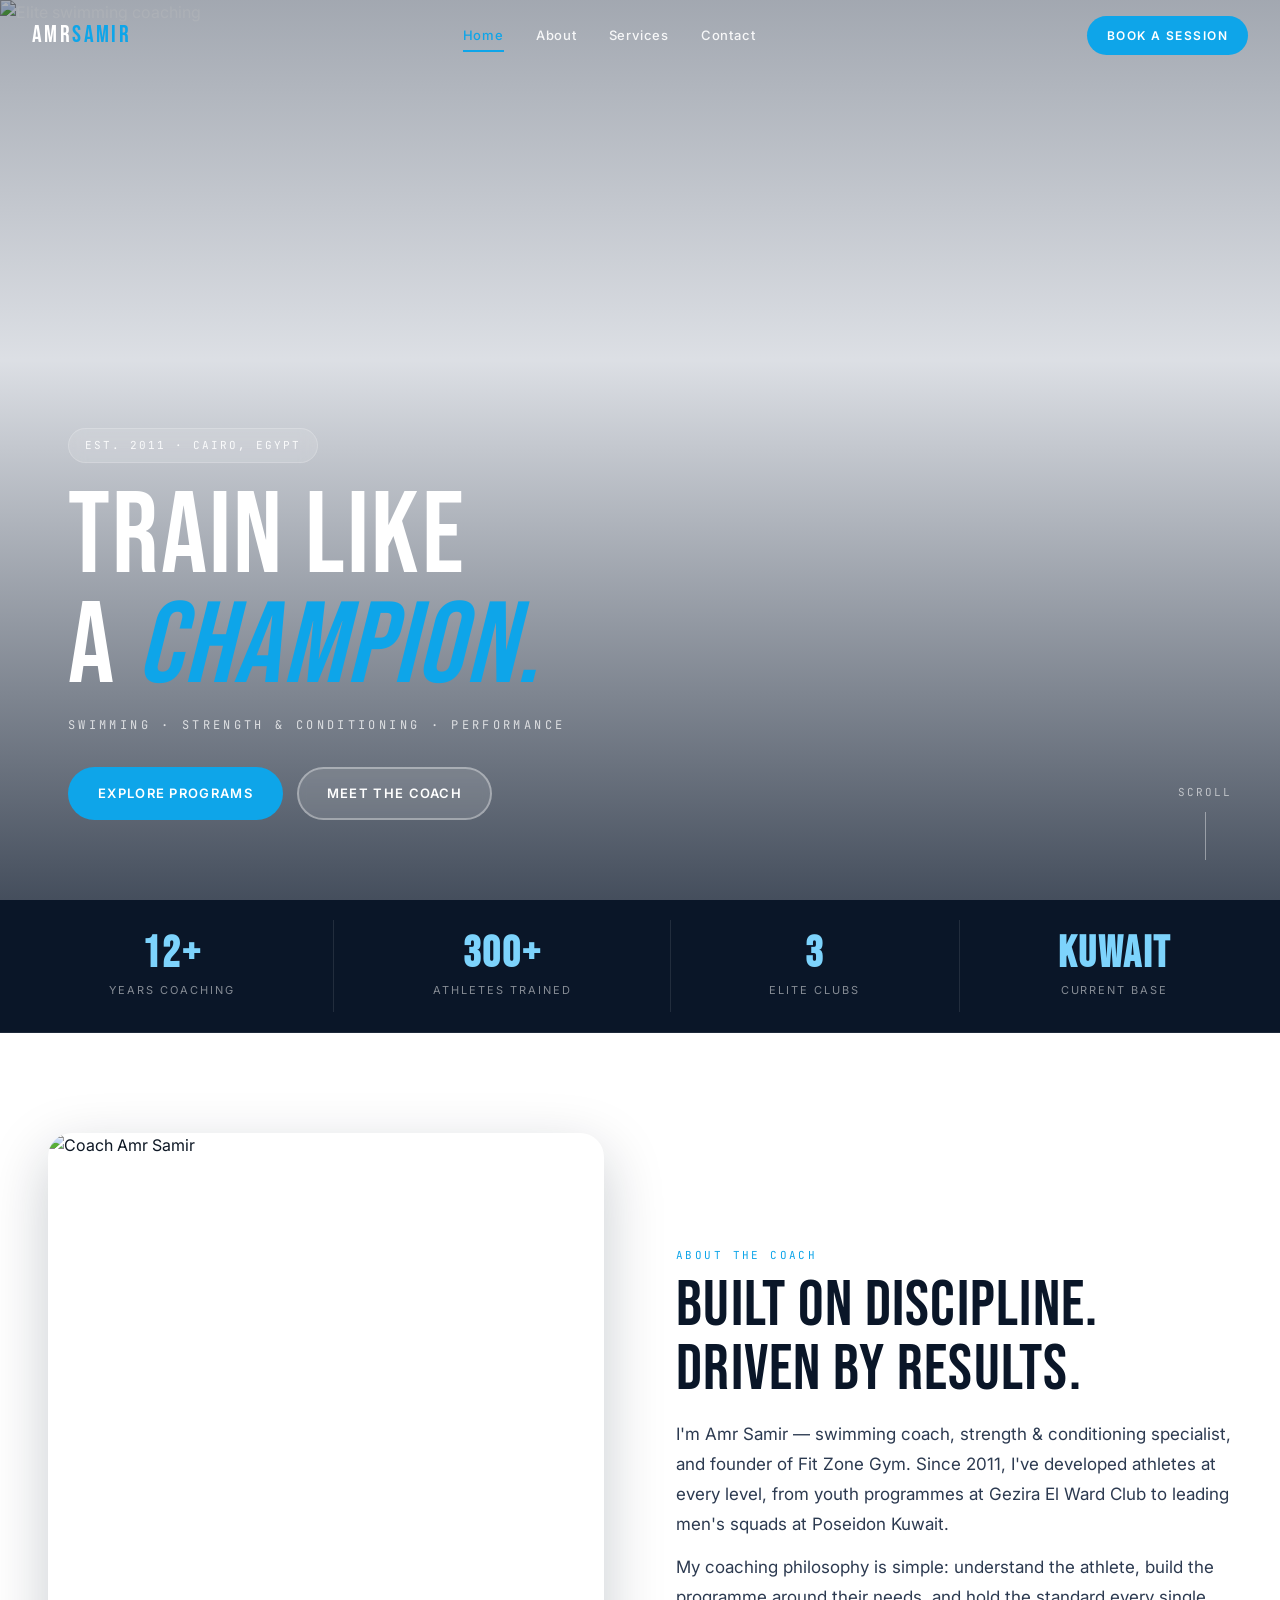
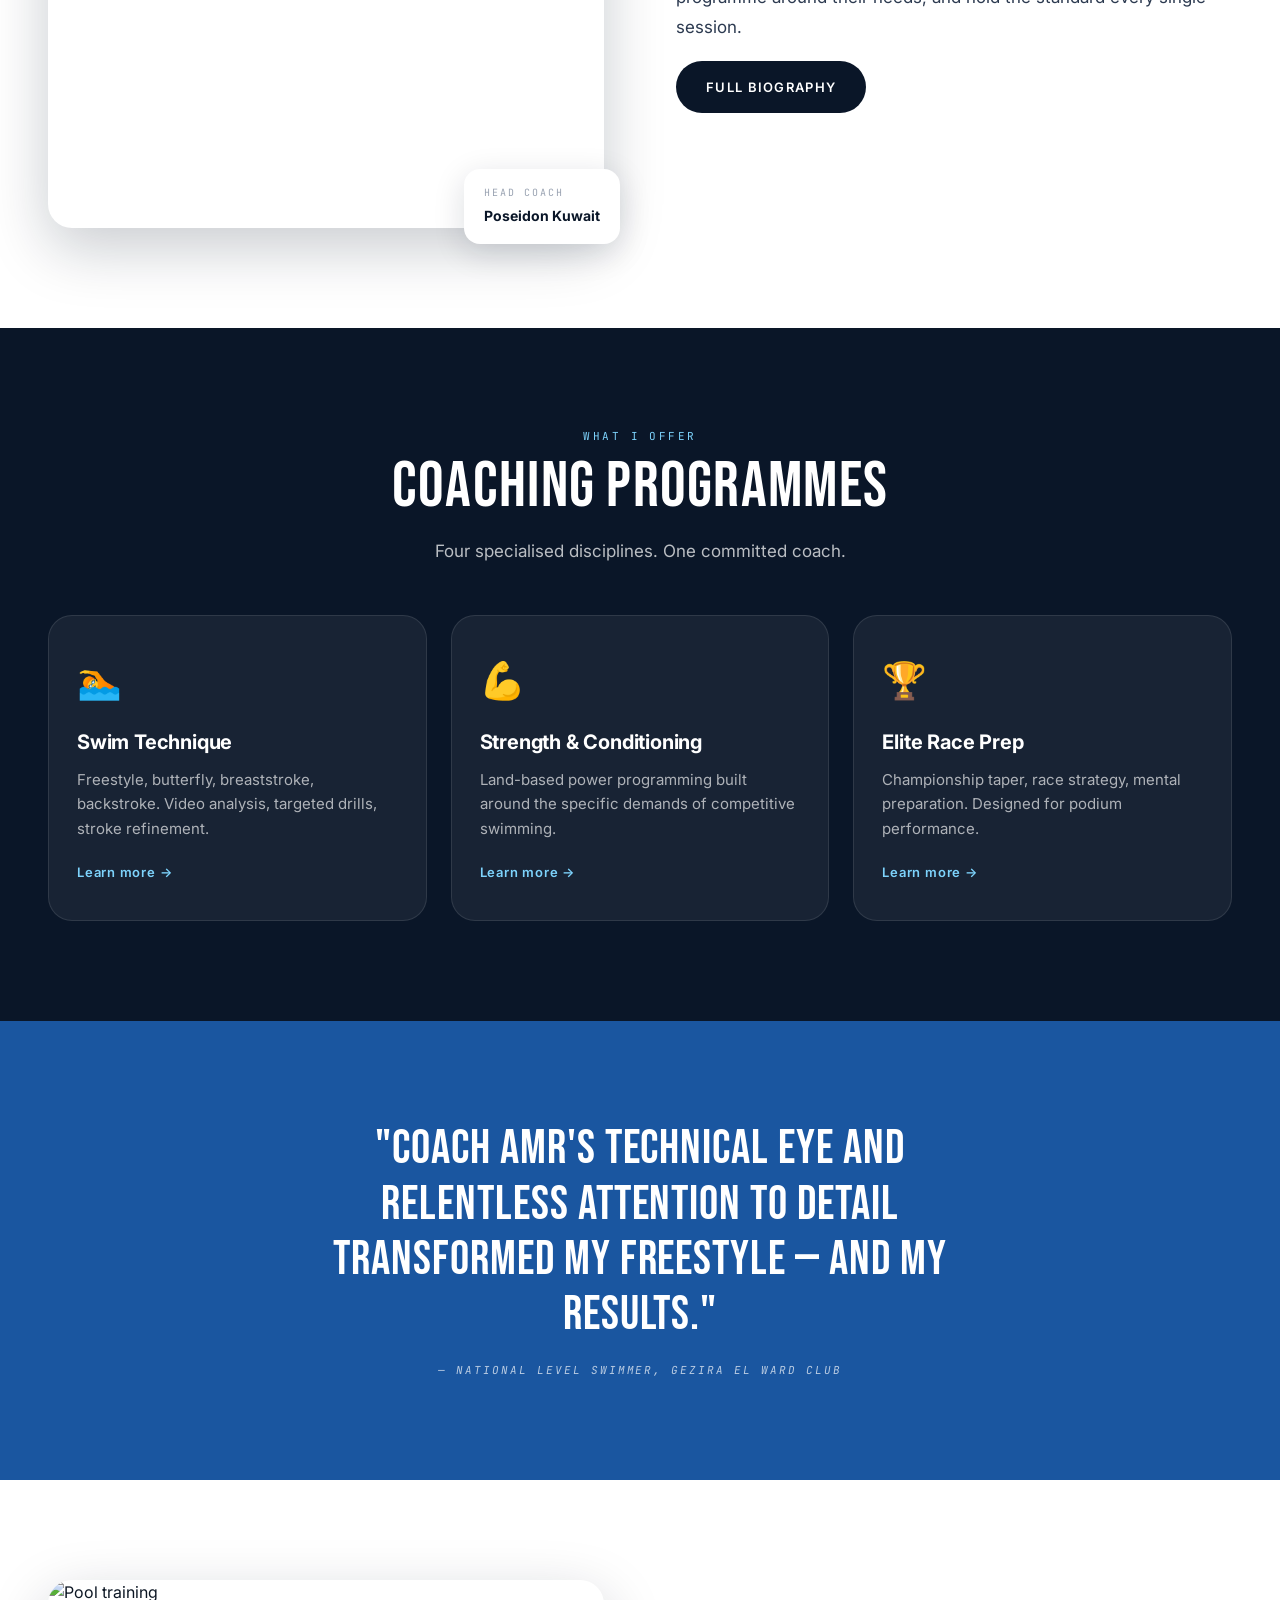
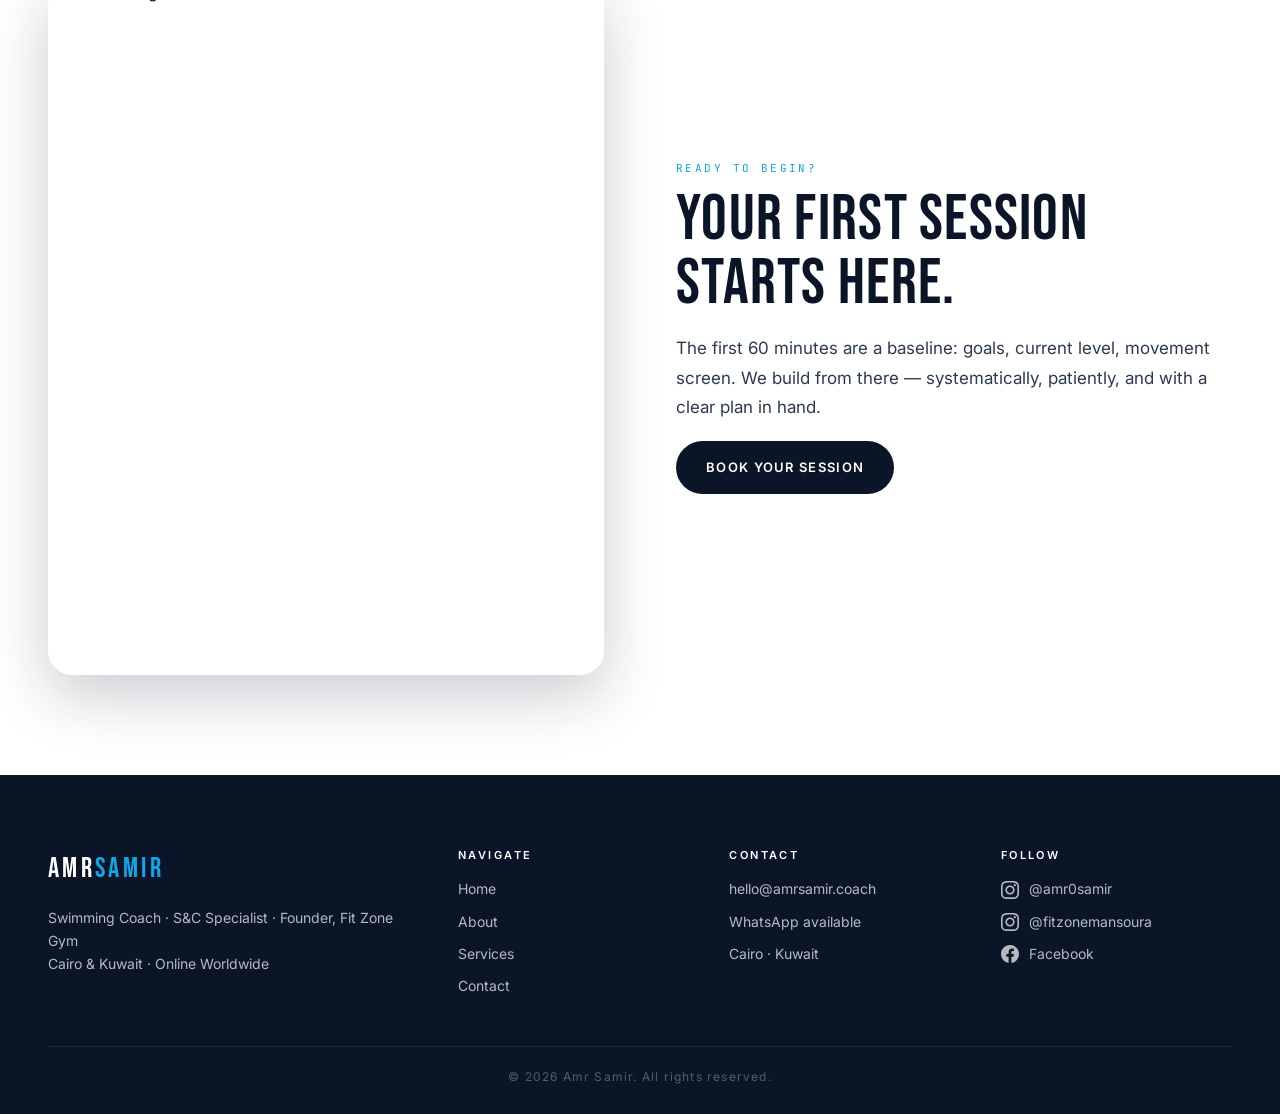
==== commit 90393f79: "Add real social media links with inline SVG icons to footer - Instagram @amr0samir → https://www.ins" ====
--- a/index.html
+++ b/index.html
@@ -181,11 +181,20 @@
       </div>
       <div>
         <h4>Follow</h4>
-        <ul>
-          <li><a href="#">Instagram</a></li>
-          <li><a href="#">YouTube</a></li>
-          <li><a href="#">Strava</a></li>
-        </ul>
+        <div class="social-links">
+          <a class="social-link" href="https://www.instagram.com/amr0samir/" target="_blank" rel="noopener noreferrer">
+            <svg viewBox="0 0 24 24" aria-hidden="true"><path d="M12 2.163c3.204 0 3.584.012 4.85.07 3.252.148 4.771 1.691 4.919 4.919.058 1.265.069 1.645.069 4.849 0 3.205-.012 3.584-.069 4.849-.149 3.225-1.664 4.771-4.919 4.919-1.266.058-1.644.07-4.85.07-3.204 0-3.584-.012-4.849-.07-3.26-.149-4.771-1.699-4.919-4.92-.058-1.265-.07-1.644-.07-4.849 0-3.204.013-3.583.07-4.849.149-3.227 1.664-4.771 4.919-4.919 1.266-.057 1.645-.069 4.849-.069zm0-2.163c-3.259 0-3.667.014-4.947.072-4.358.2-6.78 2.618-6.98 6.98-.059 1.281-.073 1.689-.073 4.948 0 3.259.014 3.668.072 4.948.2 4.358 2.618 6.78 6.98 6.98 1.281.058 1.689.072 4.948.072 3.259 0 3.668-.014 4.948-.072 4.354-.2 6.782-2.618 6.979-6.98.059-1.28.073-1.689.073-4.948 0-3.259-.014-3.667-.072-4.947-.196-4.354-2.617-6.78-6.979-6.98-1.281-.059-1.69-.073-4.949-.073zm0 5.838c-3.403 0-6.162 2.759-6.162 6.162s2.759 6.163 6.162 6.163 6.162-2.759 6.162-6.163c0-3.403-2.759-6.162-6.162-6.162zm0 10.162c-2.209 0-4-1.79-4-4 0-2.209 1.791-4 4-4s4 1.791 4 4c0 2.21-1.791 4-4 4zm6.406-11.845c-.796 0-1.441.645-1.441 1.44s.645 1.44 1.441 1.44c.795 0 1.439-.645 1.439-1.44s-.644-1.44-1.439-1.44z"/></svg>
+            <span>@amr0samir</span>
+          </a>
+          <a class="social-link" href="https://www.instagram.com/fitzonemansoura/" target="_blank" rel="noopener noreferrer">
+            <svg viewBox="0 0 24 24" aria-hidden="true"><path d="M12 2.163c3.204 0 3.584.012 4.85.07 3.252.148 4.771 1.691 4.919 4.919.058 1.265.069 1.645.069 4.849 0 3.205-.012 3.584-.069 4.849-.149 3.225-1.664 4.771-4.919 4.919-1.266.058-1.644.07-4.85.07-3.204 0-3.584-.012-4.849-.07-3.26-.149-4.771-1.699-4.919-4.92-.058-1.265-.07-1.644-.07-4.849 0-3.204.013-3.583.07-4.849.149-3.227 1.664-4.771 4.919-4.919 1.266-.057 1.645-.069 4.849-.069zm0-2.163c-3.259 0-3.667.014-4.947.072-4.358.2-6.78 2.618-6.98 6.98-.059 1.281-.073 1.689-.073 4.948 0 3.259.014 3.668.072 4.948.2 4.358 2.618 6.78 6.98 6.98 1.281.058 1.689.072 4.948.072 3.259 0 3.668-.014 4.948-.072 4.354-.2 6.782-2.618 6.979-6.98.059-1.28.073-1.689.073-4.948 0-3.259-.014-3.667-.072-4.947-.196-4.354-2.617-6.78-6.979-6.98-1.281-.059-1.69-.073-4.949-.073zm0 5.838c-3.403 0-6.162 2.759-6.162 6.162s2.759 6.163 6.162 6.163 6.162-2.759 6.162-6.163c0-3.403-2.759-6.162-6.162-6.162zm0 10.162c-2.209 0-4-1.79-4-4 0-2.209 1.791-4 4-4s4 1.791 4 4c0 2.21-1.791 4-4 4zm6.406-11.845c-.796 0-1.441.645-1.441 1.44s.645 1.44 1.441 1.44c.795 0 1.439-.645 1.439-1.44s-.644-1.44-1.439-1.44z"/></svg>
+            <span>@fitzonemansoura</span>
+          </a>
+          <a class="social-link" href="https://www.facebook.com/ZeBeBa.SaMiR" target="_blank" rel="noopener noreferrer">
+            <svg viewBox="0 0 24 24" aria-hidden="true"><path d="M24 12.073c0-6.627-5.373-12-12-12s-12 5.373-12 12c0 5.99 4.388 10.954 10.125 11.854v-8.385H7.078v-3.47h3.047V9.43c0-3.007 1.792-4.669 4.533-4.669 1.312 0 2.686.235 2.686.235v2.953H15.83c-1.491 0-1.956.925-1.956 1.874v2.25h3.328l-.532 3.47h-2.796v8.385C19.612 23.027 24 18.062 24 12.073z"/></svg>
+            <span>Facebook</span>
+          </a>
+        </div>
       </div>
     </div>
     <div class="footer-legal">
--- a/assets/css/styles.css
+++ b/assets/css/styles.css
@@ -140,9 +140,14 @@
 .section-map { padding: 0 24px 80px; background: var(--white); }
 
 .section-header { margin-bottom: 0; }
+.section-header h2 { color: var(--navy); }
+.section-dark .section-header h2 { color: var(--white); }
 .section-header.center { text-align: center; }
 .section-header.center h2 { margin-top: 8px; }
 .section-header.center .lede { margin: 8px auto 0; }
+.split-text h2 { color: var(--navy); }
+.section-dark .split-text h2 { color: var(--white); }
+.page-hero h1 { font-family: "Bebas Neue", sans-serif; }
 
 /* ============================================================
    NAVIGATION
@@ -526,32 +531,36 @@
    ============================================================ */
 .timeline {
   position: relative;
-  padding-left: 32px;
+  padding-left: 24px;
   margin-top: 56px;
+  max-width: 920px;
+  margin-left: auto;
+  margin-right: auto;
 }
 .timeline::before {
   content: "";
   position: absolute;
-  left: 0; top: 0; bottom: 0;
+  left: 6px; top: 6px; bottom: 6px;
   width: 2px;
   background: linear-gradient(to bottom, var(--accent), rgba(14,165,233,.1));
 }
 .timeline-item {
   position: relative;
   display: grid;
-  grid-template-columns: 140px 1fr;
+  grid-template-columns: 160px 1fr;
   gap: 32px;
-  padding: 0 0 52px 32px;
+  padding: 0 0 44px 24px;
   align-items: start;
 }
+.timeline-item:last-child { padding-bottom: 0; }
 .timeline-item::before {
   content: "";
   position: absolute;
-  left: -5px; top: 4px;
-  width: 12px; height: 12px;
+  left: -6px; top: 6px;
+  width: 14px; height: 14px;
   border-radius: 50%;
   background: var(--accent);
-  box-shadow: 0 0 0 4px rgba(14,165,233,.2);
+  box-shadow: 0 0 0 4px rgba(14,165,233,.2), 0 0 0 1px var(--navy);
 }
 .timeline-year {
   font-family: "JetBrains Mono", monospace;
@@ -874,6 +883,33 @@
 footer ul { display: flex; flex-direction: column; gap: 10px; }
 footer li { font-size: 14px; }
 footer a:hover { color: var(--white); }
+
+/* Social icons in footer */
+.social-links {
+  display: flex;
+  flex-direction: column;
+  gap: 10px;
+}
+.social-link {
+  display: flex;
+  align-items: center;
+  gap: 10px;
+  font-size: 14px;
+  color: rgba(255,255,255,.7);
+  transition: color var(--transition), transform var(--transition);
+}
+.social-link:hover {
+  color: var(--white);
+  transform: translateX(3px);
+}
+.social-link svg {
+  width: 18px;
+  height: 18px;
+  flex-shrink: 0;
+  fill: currentColor;
+  transition: fill var(--transition);
+}
+.social-link:hover svg { fill: var(--accent-light); }
 .footer-legal {
   max-width: 1240px;
   margin: 0 auto;
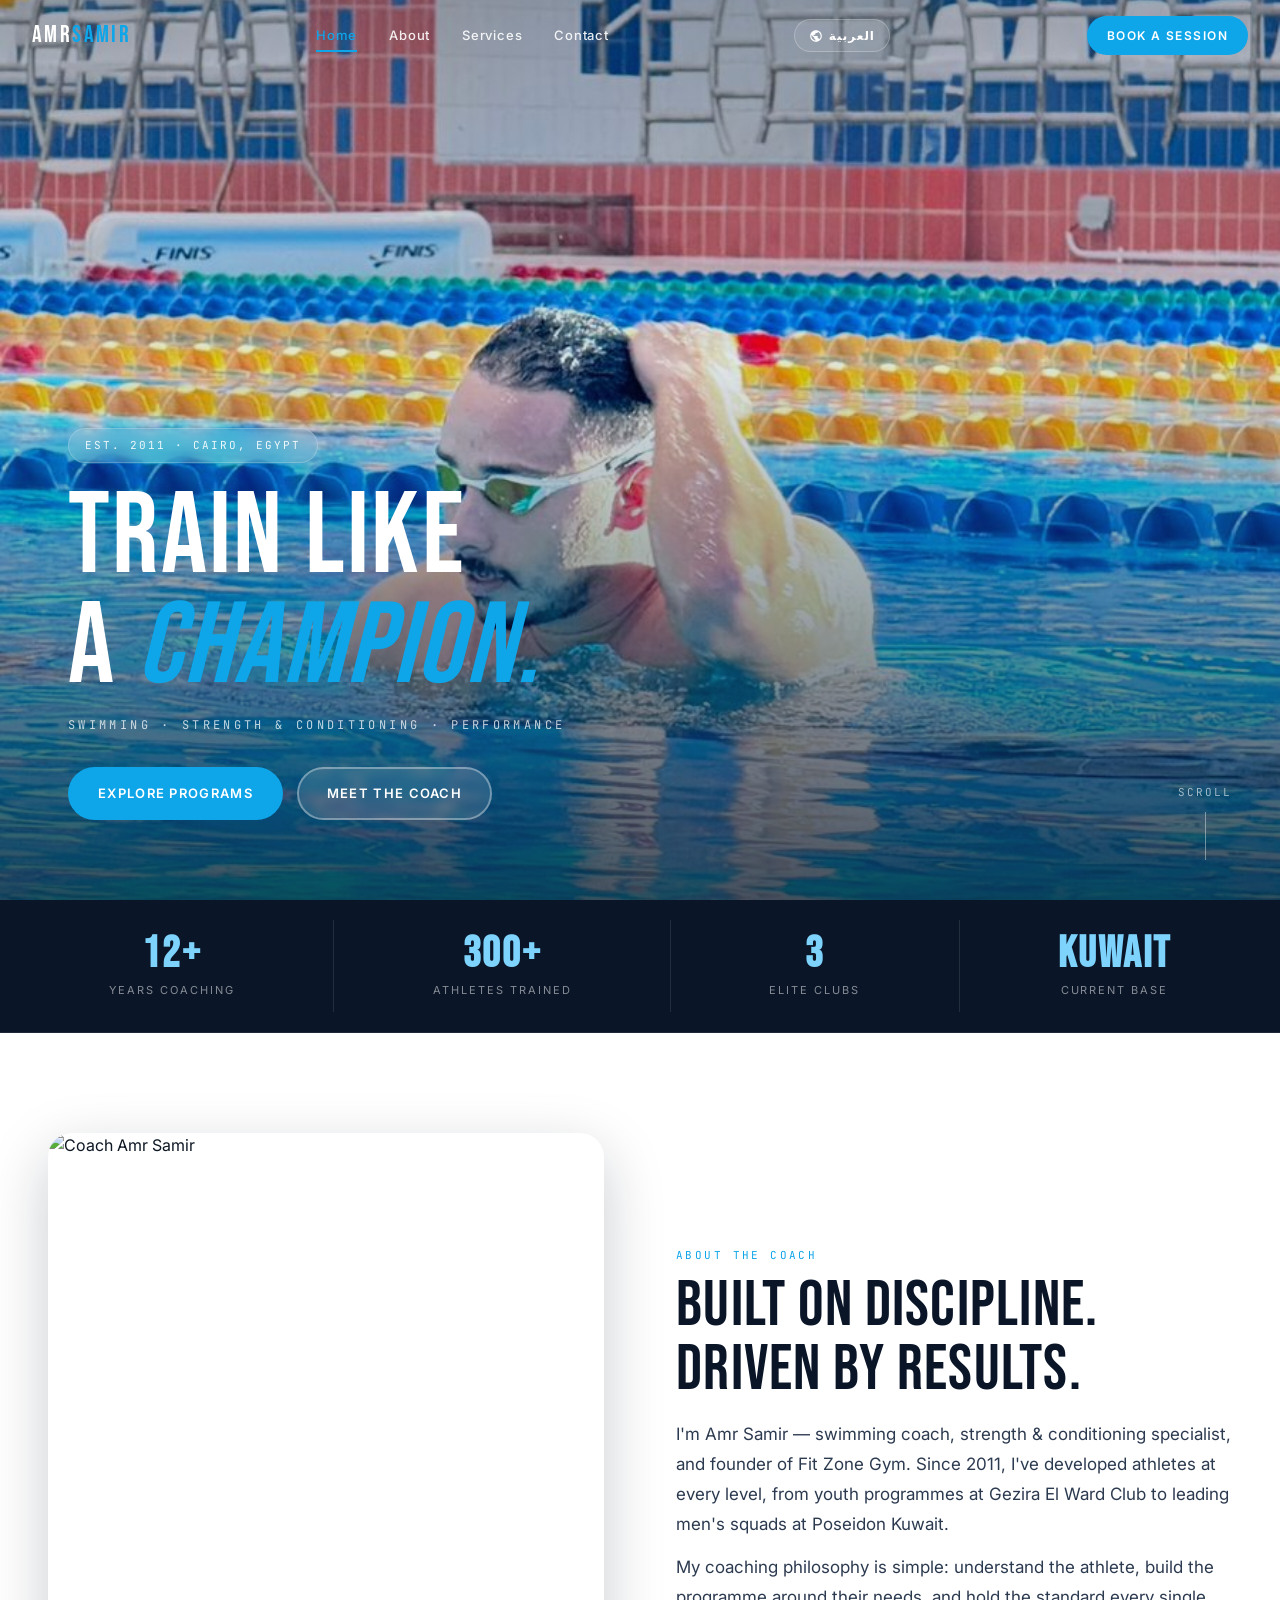
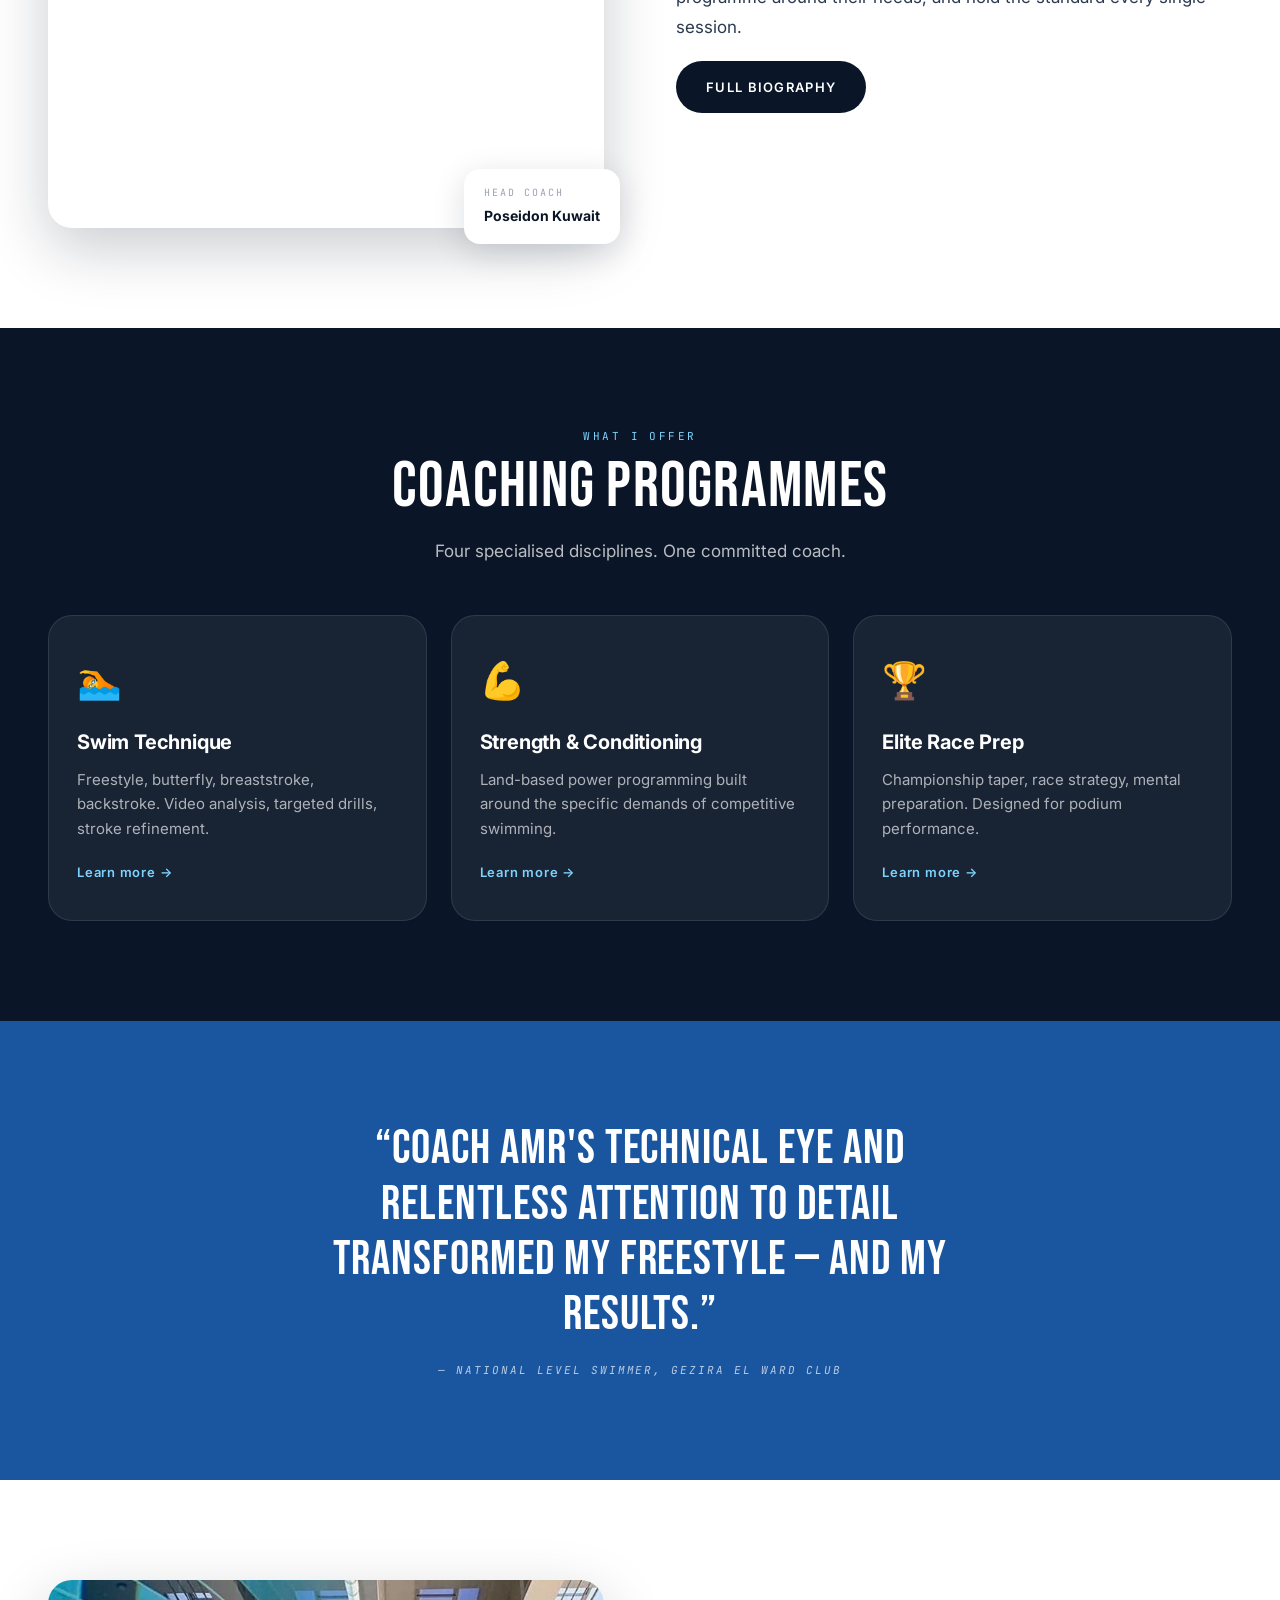
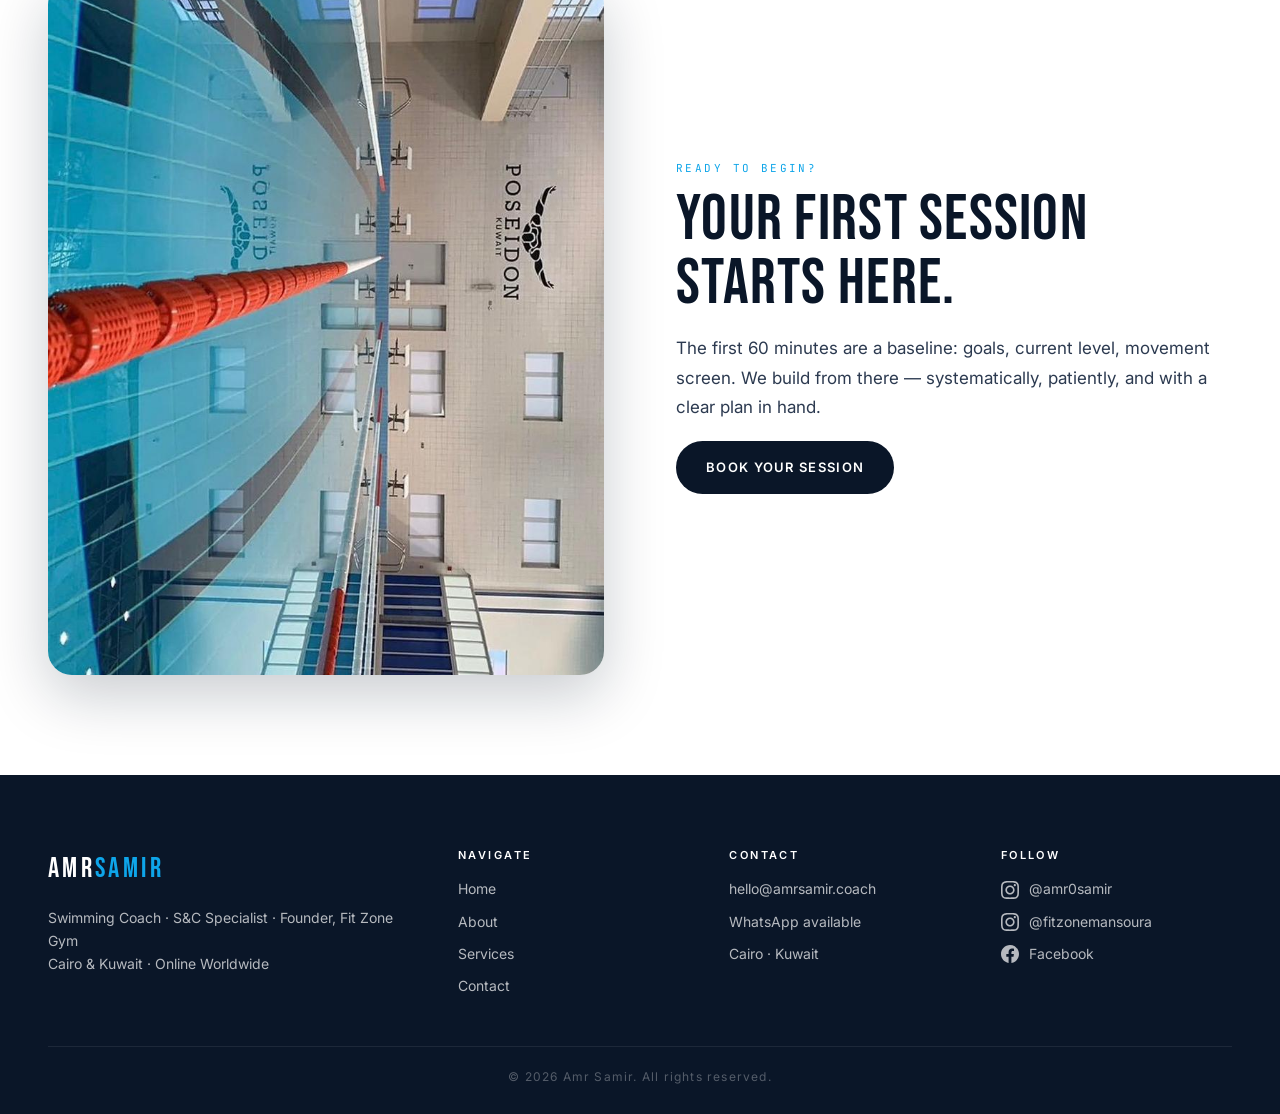
==== commit 6b07d23e: "Add English/Arabic language switcher with full RTL support - New assets/js/i18n.js with complete EN+" ====
--- a/index.html
+++ b/index.html
@@ -8,6 +8,7 @@
 <link rel="preconnect" href="https://fonts.googleapis.com">
 <link rel="preconnect" href="https://fonts.gstatic.com" crossorigin>
 <link href="https://fonts.googleapis.com/css2?family=Bebas+Neue&family=Inter:wght@300;400;500;600;700&family=JetBrains+Mono:wght@400;500&display=swap" rel="stylesheet">
+<link href="https://fonts.googleapis.com/css2?family=Cairo:wght@400;500;600;700&display=swap" rel="stylesheet">
 <link rel="stylesheet" href="assets/css/styles.css" />
 </head>
 <body data-page="home">
@@ -18,12 +19,13 @@
     <span></span><span></span><span></span>
   </button>
   <nav class="links" id="nav-links">
-    <a href="index.html" class="active">Home</a>
-    <a href="about.html">About</a>
-    <a href="services.html">Services</a>
-    <a href="contact.html">Contact</a>
+    <a href="index.html" class="active" data-i18n="nav.home">Home</a>
+    <a href="about.html" data-i18n="nav.about">About</a>
+    <a href="services.html" data-i18n="nav.services">Services</a>
+    <a href="contact.html" data-i18n="nav.contact">Contact</a>
   </nav>
-  <a class="cta" href="contact.html">Book a Session</a>
+  <button class="lang-toggle" id="lang-toggle" aria-label="Toggle language"><svg viewBox="0 0 24 24" aria-hidden="true"><path d="M12 2C6.48 2 2 6.48 2 12s4.48 10 10 10 10-4.48 10-10S17.52 2 12 2zm-1 17.93c-3.95-.49-7-3.85-7-7.93 0-.62.08-1.21.21-1.79L9 15v1c0 1.1.9 2 2 2v1.93zm6.9-2.54c-.26-.81-1-1.39-1.9-1.39h-1v-3c0-.55-.45-1-1-1H8v-2h2c.55 0 1-.45 1-1V7h2c1.1 0 2-.9 2-2v-.41c2.93 1.19 5 4.06 5 7.41 0 2.08-.8 3.97-2.1 5.39z"/></svg><span class="lang-label">العربية</span></button>
+  <a class="cta" href="contact.html" data-i18n="nav.cta">Book a Session</a>
 </header>
 
 <!-- HERO -->
@@ -35,21 +37,17 @@
   <div class="hero-overlay"></div>
   <div class="hero-inner">
     <div class="hero-badge reveal-up">
-      <span class="mono">Est. 2011 · Cairo, Egypt</span>
-    </div>
-    <h1 class="reveal-up" style="animation-delay:.1s">
-      Train Like<br/>A <em>Champion.</em>
-    </h1>
-    <p class="hero-sub reveal-up" style="animation-delay:.22s">
-      Swimming · Strength & Conditioning · Performance
-    </p>
+      <span class="mono" data-i18n="home.heroBadge">Est. 2011 · Cairo, Egypt</span>
+    </div>
+    <h1 class="reveal-up" style="animation-delay:.1s" data-i18n="home.heroTitle">Train Like<br/>A <em>Champion.</em></h1>
+    <p class="hero-sub reveal-up" style="animation-delay:.22s" data-i18n="home.heroSub">Swimming · Strength & Conditioning · Performance</p>
     <div class="hero-actions reveal-up" style="animation-delay:.34s">
-      <a href="services.html" class="btn btn-primary">Explore Programs</a>
-      <a href="about.html" class="btn btn-ghost">Meet the Coach</a>
+      <a href="services.html" class="btn btn-primary" data-i18n="home.heroBtn1">Explore Programs</a>
+      <a href="about.html" class="btn btn-ghost" data-i18n="home.heroBtn2">Meet the Coach</a>
     </div>
   </div>
   <div class="hero-scroll">
-    <span class="mono">Scroll</span>
+    <span class="mono" data-i18n="home.scroll">Scroll</span>
     <div class="scroll-line"></div>
   </div>
 </section>
@@ -59,22 +57,22 @@
   <div class="container stats-row">
     <div class="stat reveal">
       <strong>12+</strong>
-      <span>Years Coaching</span>
+      <span data-i18n="home.stat1Label">Years Coaching</span>
     </div>
     <div class="stat-divider"></div>
     <div class="stat reveal">
       <strong>300+</strong>
-      <span>Athletes Trained</span>
+      <span data-i18n="home.stat2Label">Athletes Trained</span>
     </div>
     <div class="stat-divider"></div>
     <div class="stat reveal">
       <strong>3</strong>
-      <span>Elite Clubs</span>
+      <span data-i18n="home.stat3Label">Elite Clubs</span>
     </div>
     <div class="stat-divider"></div>
     <div class="stat reveal">
-      <strong>Kuwait</strong>
-      <span>Current Base</span>
+      <strong data-i18n="home.stat4Num">Kuwait</strong>
+      <span data-i18n="home.stat4Label">Current Base</span>
     </div>
   </div>
 </div>
@@ -85,16 +83,16 @@
     <div class="split-img reveal">
       <img src="public/images/about.jpg" alt="Coach Amr Samir" class="img-rounded" />
       <div class="img-badge">
-        <span class="mono">Head Coach</span>
-        <strong>Poseidon Kuwait</strong>
+        <span class="mono" data-i18n="home.imgBadgeLabel">Head Coach</span>
+        <strong data-i18n="home.imgBadgeValue">Poseidon Kuwait</strong>
       </div>
     </div>
     <div class="split-text reveal" style="animation-delay:.15s">
-      <p class="eyebrow">About the Coach</p>
-      <h2>Built on Discipline.<br/>Driven by Results.</h2>
-      <p class="lede">I'm Amr Samir — swimming coach, strength & conditioning specialist, and founder of Fit Zone Gym. Since 2011, I've developed athletes at every level, from youth programmes at Gezira El Ward Club to leading men's squads at Poseidon Kuwait.</p>
-      <p class="lede" style="margin-top:14px">My coaching philosophy is simple: understand the athlete, build the programme around their needs, and hold the standard every single session.</p>
-      <a href="about.html" class="btn btn-dark mt-18">Full Biography</a>
+      <p class="eyebrow" data-i18n="home.aboutEyebrow">About the Coach</p>
+      <h2 data-i18n="home.aboutTitle">Built on Discipline.<br/>Driven by Results.</h2>
+      <p class="lede" data-i18n="home.aboutP1">I'm Amr Samir — swimming coach, strength & conditioning specialist, and founder of Fit Zone Gym. Since 2011, I've developed athletes at every level, from youth programmes at Gezira El Ward Club to leading men's squads at Poseidon Kuwait.</p>
+      <p class="lede" style="margin-top:14px" data-i18n="home.aboutP2">My coaching philosophy is simple: understand the athlete, build the programme around their needs, and hold the standard every single session.</p>
+      <a href="about.html" class="btn btn-dark mt-18" data-i18n="home.aboutBtn">Full Biography</a>
     </div>
   </div>
 </section>
@@ -103,28 +101,28 @@
 <section class="section-dark">
   <div class="container">
     <div class="section-header center reveal">
-      <p class="eyebrow">What I Offer</p>
-      <h2>Coaching Programmes</h2>
-      <p class="lede center-lede">Four specialised disciplines. One committed coach.</p>
+      <p class="eyebrow" data-i18n="home.servicesEyebrow">What I Offer</p>
+      <h2 data-i18n="home.servicesTitle">Coaching Programmes</h2>
+      <p class="lede center-lede" data-i18n="home.servicesLede">Four specialised disciplines. One committed coach.</p>
     </div>
     <div class="grid-3">
       <div class="service-card reveal">
         <div class="service-icon">🏊</div>
-        <h3>Swim Technique</h3>
-        <p>Freestyle, butterfly, breaststroke, backstroke. Video analysis, targeted drills, stroke refinement.</p>
-        <a href="services.html" class="card-link">Learn more →</a>
+        <h3 data-i18n="home.svc1Title">Swim Technique</h3>
+        <p data-i18n="home.svc1Desc">Freestyle, butterfly, breaststroke, backstroke. Video analysis, targeted drills, stroke refinement.</p>
+        <a href="services.html" class="card-link" data-i18n="home.cardLink">Learn more →</a>
       </div>
       <div class="service-card reveal" style="animation-delay:.1s">
         <div class="service-icon">💪</div>
-        <h3>Strength & Conditioning</h3>
-        <p>Land-based power programming built around the specific demands of competitive swimming.</p>
-        <a href="services.html" class="card-link">Learn more →</a>
+        <h3 data-i18n="home.svc2Title">Strength & Conditioning</h3>
+        <p data-i18n="home.svc2Desc">Land-based power programming built around the specific demands of competitive swimming.</p>
+        <a href="services.html" class="card-link" data-i18n="home.cardLink">Learn more →</a>
       </div>
       <div class="service-card reveal" style="animation-delay:.2s">
         <div class="service-icon">🏆</div>
-        <h3>Elite Race Prep</h3>
-        <p>Championship taper, race strategy, mental preparation. Designed for podium performance.</p>
-        <a href="services.html" class="card-link">Learn more →</a>
+        <h3 data-i18n="home.svc3Title">Elite Race Prep</h3>
+        <p data-i18n="home.svc3Desc">Championship taper, race strategy, mental preparation. Designed for podium performance.</p>
+        <a href="services.html" class="card-link" data-i18n="home.cardLink">Learn more →</a>
       </div>
     </div>
   </div>
@@ -133,10 +131,8 @@
 <!-- TESTIMONIAL -->
 <section class="section-accent">
   <div class="container reveal">
-    <blockquote class="big-quote">
-      "Coach Amr's technical eye and relentless attention to detail transformed my freestyle — and my results."
-    </blockquote>
-    <cite class="mono">— National Level Swimmer, Gezira El Ward Club</cite>
+    <blockquote class="big-quote" data-i18n="home.quote">"Coach Amr's technical eye and relentless attention to detail transformed my freestyle — and my results."</blockquote>
+    <cite class="mono" data-i18n="home.quoteCite">— National Level Swimmer, Gezira El Ward Club</cite>
   </div>
 </section>
 
@@ -144,10 +140,10 @@
 <section class="section-light">
   <div class="container split reverse">
     <div class="split-text reveal">
-      <p class="eyebrow">Ready to Begin?</p>
-      <h2>Your First Session Starts Here.</h2>
-      <p class="lede">The first 60 minutes are a baseline: goals, current level, movement screen. We build from there — systematically, patiently, and with a clear plan in hand.</p>
-      <a href="contact.html" class="btn btn-dark mt-18">Book Your Session</a>
+      <p class="eyebrow" data-i18n="home.ctaEyebrow">Ready to Begin?</p>
+      <h2 data-i18n="home.ctaTitle">Your First Session Starts Here.</h2>
+      <p class="lede" data-i18n="home.ctaP">The first 60 minutes are a baseline: goals, current level, movement screen. We build from there — systematically, patiently, and with a clear plan in hand.</p>
+      <a href="contact.html" class="btn btn-dark mt-18" data-i18n="home.ctaBtn">Book Your Session</a>
     </div>
     <div class="split-img reveal" style="animation-delay:.15s">
       <img src="public/images/services.jpg" alt="Pool training" class="img-rounded" />
@@ -160,27 +156,27 @@
     <div class="footer-grid">
       <div class="footer-brand">
         <div class="brand-wordmark">AMR<span>SAMIR</span></div>
-        <p>Swimming Coach · S&C Specialist · Founder, Fit Zone Gym<br/>Cairo & Kuwait · Online Worldwide</p>
+        <p data-i18n="footer.tagline">Swimming Coach · S&C Specialist · Founder, Fit Zone Gym<br/>Cairo & Kuwait · Online Worldwide</p>
       </div>
       <div>
-        <h4>Navigate</h4>
+        <h4 data-i18n="footer.navigate">Navigate</h4>
         <ul>
-          <li><a href="index.html">Home</a></li>
-          <li><a href="about.html">About</a></li>
-          <li><a href="services.html">Services</a></li>
-          <li><a href="contact.html">Contact</a></li>
+          <li><a href="index.html" data-i18n="nav.home">Home</a></li>
+          <li><a href="about.html" data-i18n="nav.about">About</a></li>
+          <li><a href="services.html" data-i18n="nav.services">Services</a></li>
+          <li><a href="contact.html" data-i18n="nav.contact">Contact</a></li>
         </ul>
       </div>
       <div>
-        <h4>Contact</h4>
+        <h4 data-i18n="footer.contact">Contact</h4>
         <ul>
-          <li>hello@amrsamir.coach</li>
-          <li>WhatsApp available</li>
-          <li>Cairo · Kuwait</li>
+          <li data-i18n="footer.email">hello@amrsamir.coach</li>
+          <li data-i18n="footer.whatsapp">WhatsApp available</li>
+          <li data-i18n="footer.location">Cairo · Kuwait</li>
         </ul>
       </div>
       <div>
-        <h4>Follow</h4>
+        <h4 data-i18n="footer.follow">Follow</h4>
         <div class="social-links">
           <a class="social-link" href="https://www.instagram.com/amr0samir/" target="_blank" rel="noopener noreferrer">
             <svg viewBox="0 0 24 24" aria-hidden="true"><path d="M12 2.163c3.204 0 3.584.012 4.85.07 3.252.148 4.771 1.691 4.919 4.919.058 1.265.069 1.645.069 4.849 0 3.205-.012 3.584-.069 4.849-.149 3.225-1.664 4.771-4.919 4.919-1.266.058-1.644.07-4.85.07-3.204 0-3.584-.012-4.849-.07-3.26-.149-4.771-1.699-4.919-4.92-.058-1.265-.07-1.644-.07-4.849 0-3.204.013-3.583.07-4.849.149-3.227 1.664-4.771 4.919-4.919 1.266-.057 1.645-.069 4.849-.069zm0-2.163c-3.259 0-3.667.014-4.947.072-4.358.2-6.78 2.618-6.98 6.98-.059 1.281-.073 1.689-.073 4.948 0 3.259.014 3.668.072 4.948.2 4.358 2.618 6.78 6.98 6.98 1.281.058 1.689.072 4.948.072 3.259 0 3.668-.014 4.948-.072 4.354-.2 6.782-2.618 6.979-6.98.059-1.28.073-1.689.073-4.948 0-3.259-.014-3.667-.072-4.947-.196-4.354-2.617-6.78-6.979-6.98-1.281-.059-1.69-.073-4.949-.073zm0 5.838c-3.403 0-6.162 2.759-6.162 6.162s2.759 6.163 6.162 6.163 6.162-2.759 6.162-6.163c0-3.403-2.759-6.162-6.162-6.162zm0 10.162c-2.209 0-4-1.79-4-4 0-2.209 1.791-4 4-4s4 1.791 4 4c0 2.21-1.791 4-4 4zm6.406-11.845c-.796 0-1.441.645-1.441 1.44s.645 1.44 1.441 1.44c.795 0 1.439-.645 1.439-1.44s-.644-1.44-1.439-1.44z"/></svg>
@@ -198,11 +194,12 @@
       </div>
     </div>
     <div class="footer-legal">
-      <span>© <span id="year"></span> Amr Samir. All rights reserved.</span>
+      <span>© <span id="year"></span> Amr Samir. <span data-i18n="footer.copyright">All rights reserved.</span></span>
     </div>
   </div>
 </footer>
 
+<script src="assets/js/i18n.js"></script>
 <script src="assets/js/main.js"></script>
 </body>
 </html>
--- a/assets/css/styles.css
+++ b/assets/css/styles.css
@@ -939,3 +939,108 @@
 @media (prefers-reduced-motion: reduce) {
   .reveal, .reveal-up { opacity: 1; transform: none; transition: none; }
 }
+
+/* ============================================================
+   LANGUAGE TOGGLE BUTTON
+   ============================================================ */
+.lang-toggle {
+  display: inline-flex;
+  align-items: center;
+  gap: 6px;
+  background: rgba(255,255,255,.08);
+  border: 1px solid rgba(255,255,255,.25);
+  color: var(--white);
+  font-size: 12px;
+  font-weight: 600;
+  letter-spacing: .08em;
+  padding: 8px 14px;
+  border-radius: 999px;
+  cursor: pointer;
+  transition: background var(--transition), border-color var(--transition), color var(--transition), transform var(--transition);
+  font-family: "Inter", system-ui, sans-serif;
+  margin-inline-end: 12px;
+}
+.lang-toggle:hover {
+  background: rgba(255,255,255,.18);
+  border-color: var(--white);
+  transform: translateY(-1px);
+}
+.lang-toggle svg {
+  width: 14px;
+  height: 14px;
+  fill: currentColor;
+  flex-shrink: 0;
+}
+.nav.solid .lang-toggle {
+  color: var(--navy);
+  background: transparent;
+  border-color: var(--grey-light);
+}
+.nav.solid .lang-toggle:hover {
+  background: var(--off-white);
+  border-color: var(--accent);
+  color: var(--accent);
+}
+@media (max-width: 900px) {
+  .lang-toggle { margin-inline-end: 8px; padding: 6px 10px; font-size: 11px; }
+}
+
+/* ============================================================
+   RTL ADJUSTMENTS
+   ============================================================ */
+[dir="rtl"] body {
+  font-family: "Cairo", "Inter", system-ui, "Segoe UI", Tahoma, sans-serif;
+}
+[dir="rtl"] h1, [dir="rtl"] h2, [dir="rtl"] .price, [dir="rtl"] .stat strong,
+[dir="rtl"] .step-num, [dir="rtl"] .brand, [dir="rtl"] .brand-wordmark {
+  font-family: "Cairo", "Inter", sans-serif;
+  font-weight: 700;
+  letter-spacing: 0;
+}
+[dir="rtl"] .mono, [dir="rtl"] .eyebrow, [dir="rtl"] .timeline-year,
+[dir="rtl"] .pricing-tier, [dir="rtl"] .featured-badge,
+[dir="rtl"] .response-note, [dir="rtl"] .form-status,
+[dir="rtl"] .hero-sub, [dir="rtl"] .hero-badge .mono {
+  letter-spacing: 0;
+  font-family: "Cairo", "Inter", sans-serif;
+  text-transform: none;
+}
+[dir="rtl"] .scroll-hint, [dir="rtl"] .footer-legal,
+[dir="rtl"] footer h4, [dir="rtl"] .field label,
+[dir="rtl"] .info-card h3, [dir="rtl"] .featured-badge,
+[dir="rtl"] .stat span {
+  letter-spacing: 0;
+}
+[dir="rtl"] .lede { max-width: 60ch; }
+
+/* Flip directional borders / margins where needed */
+[dir="rtl"] .timeline { padding-left: 0; padding-right: 24px; }
+[dir="rtl"] .timeline::before { left: auto; right: 6px; }
+[dir="rtl"] .timeline-item { padding: 0 24px 44px 0; }
+[dir="rtl"] .timeline-item::before { left: auto; right: -6px; }
+
+[dir="rtl"] .img-badge { right: auto; left: -16px; }
+
+[dir="rtl"] .step-num { border-right: 0; border-left: 1px solid var(--grey-light); }
+
+[dir="rtl"] .feature-list li::before { content: "✓"; }
+[dir="rtl"] .pricing-card li::before { content: "—"; }
+
+[dir="rtl"] .card-link::after { content: " ←"; }
+[dir="rtl"] .card-link { /* arrow direction handled via translation text */ }
+
+[dir="rtl"] .social-link:hover { transform: translateX(-3px); }
+[dir="rtl"] .scroll-line { /* same */ }
+[dir="rtl"] .hero-scroll { right: auto; left: 48px; }
+
+[dir="rtl"] .nav { direction: rtl; }
+[dir="rtl"] .links a::after { transform-origin: right; }
+
+[dir="rtl"] .hero-inner, [dir="rtl"] .page-hero-content { text-align: right; }
+[dir="rtl"] .center, [dir="rtl"] .section-header.center,
+[dir="rtl"] .big-quote, [dir="rtl"] .big-quote + cite {
+  text-align: center;
+}
+
+/* mobile menu in RTL */
+[dir="rtl"] .links { text-align: right; }
